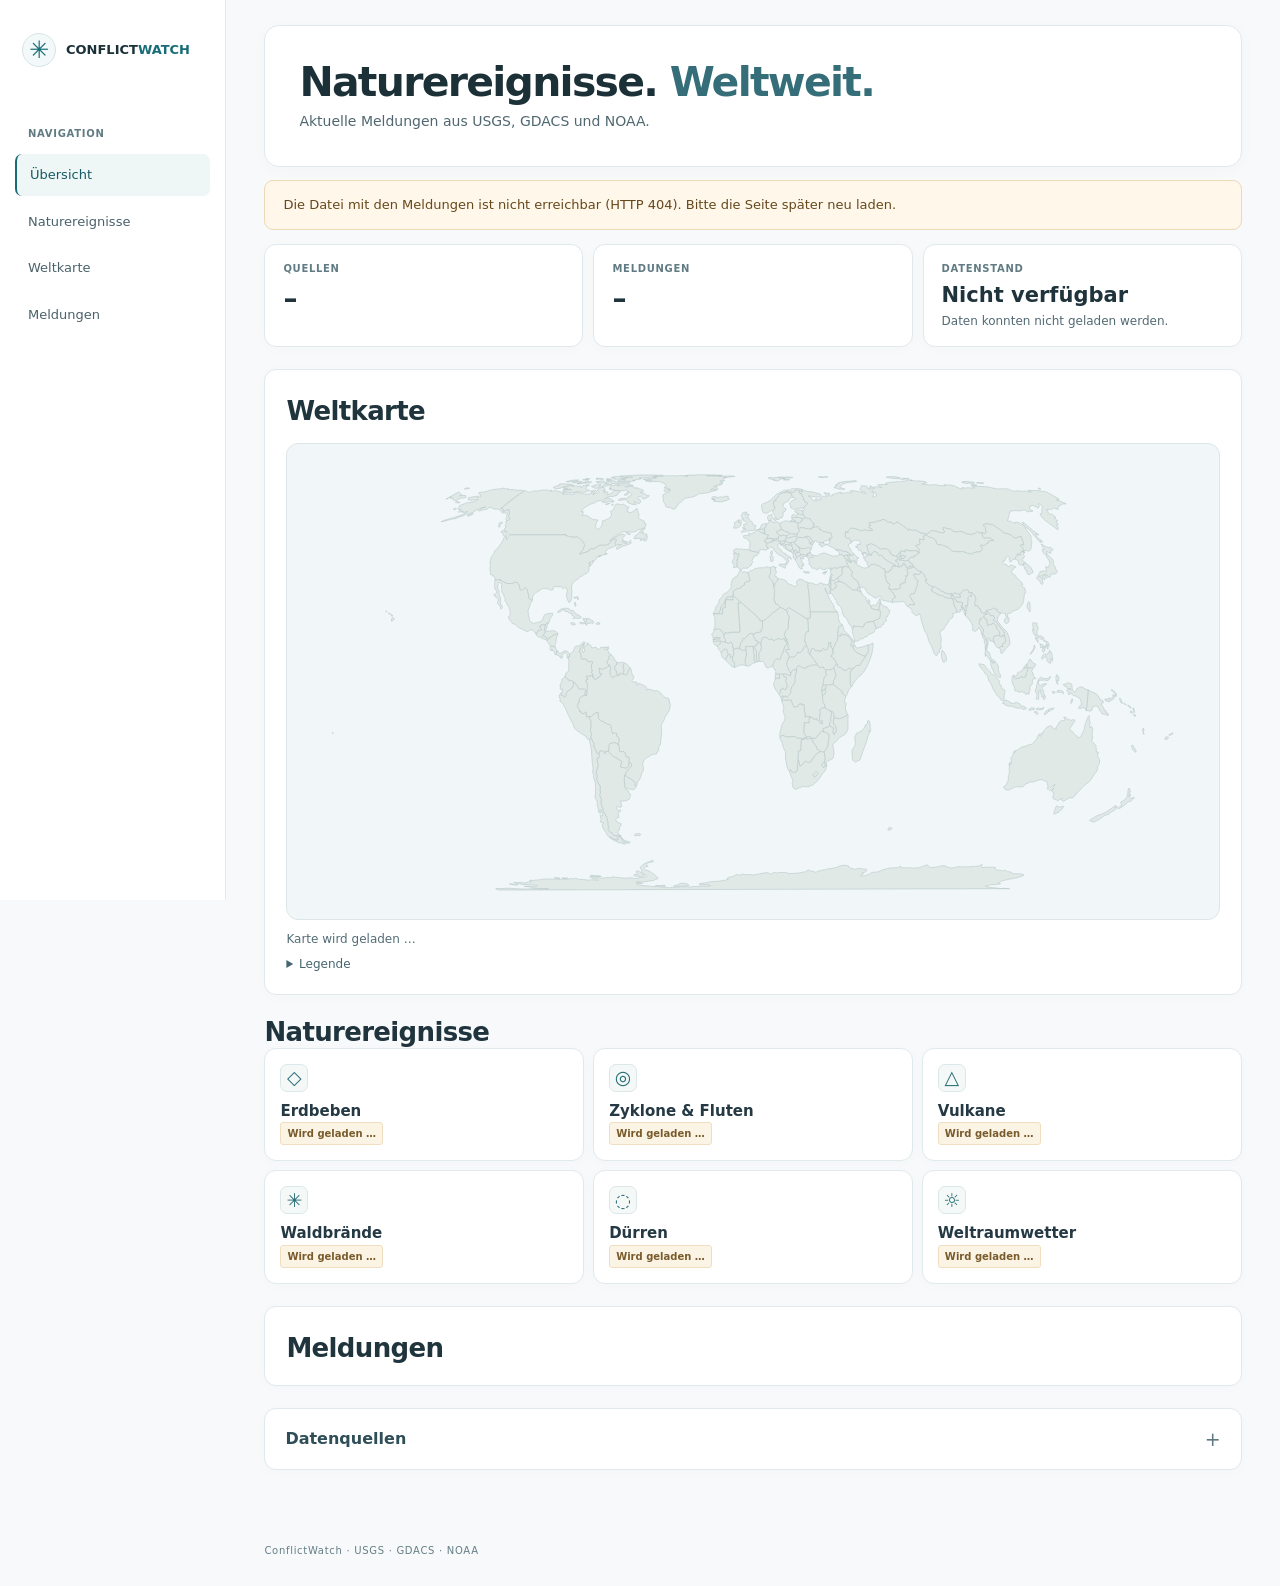
==== site/index.html @ 00b3f094 "Strip redundant public-page copy" ====
<!doctype html>
<html lang="de">
<head>
<meta charset="utf-8">
<meta name="viewport" content="width=device-width, initial-scale=1, viewport-fit=cover">
<meta name="theme-color" content="#f7f9fb">
<meta http-equiv="Content-Security-Policy" content="default-src 'self'; script-src 'self'; style-src 'self'; img-src 'self' data:; connect-src 'self'; base-uri 'none'; form-action 'none'">
<meta name="referrer" content="no-referrer">
<meta name="description" content="ConflictWatch: Weltweite Naturereignisse auf einer Karte. Meldungen aus USGS, GDACS und NOAA.">
<title>ConflictWatch – Naturereignisse weltweit</title>
<link rel="stylesheet" href="style.css?v=7">
<script src="map.js?v=8" defer></script>
<script src="app.js?v=8" defer></script>
</head>
<body>
<a class="skip" href="#inhalt">Zum Inhalt springen</a>
<div class="shell">
  <aside class="sidebar" aria-label="Seitenleiste">
    <a class="brand" href="#start" aria-label="ConflictWatch – Startseite"><span class="brand-mark" aria-hidden="true">✳</span><span>CONFLICT<span class="accent">WATCH</span></span></a>
    <p class="side-label">NAVIGATION</p>
    <nav aria-label="Bereiche">
      <a class="nav-link active" href="#start">Übersicht</a>
      <a class="nav-link" href="#themen">Naturereignisse</a>
      <a class="nav-link" href="#karte">Weltkarte</a>
      <a class="nav-link" href="#meldungen">Meldungen</a>
    </nav>
  </aside>
  <div class="workspace">
    <main id="inhalt" class="content">
      <span id="start" class="anchor" aria-hidden="true"></span>
      <section class="hero" aria-labelledby="hero-title">
        <h1 id="hero-title">Naturereignisse. <span>Weltweit.</span></h1>
        <p class="hero-copy">Aktuelle Meldungen aus USGS, GDACS und NOAA.</p>
      </section>
      <div id="banner" class="banner" role="status" hidden></div>
      <section class="overview" aria-label="Datenlage">
        <div class="metric"><span class="metric-label">QUELLEN</span><strong id="source-count">–</strong></div>
        <div class="metric"><span class="metric-label">MELDUNGEN</span><strong id="entry-count">–</strong></div>
        <div class="metric"><span class="metric-label">DATENSTAND</span><strong id="data-state">Lädt</strong><span id="stand" class="metric-note">Wird geladen …</span></div>
      </section>
      <section id="karte" class="section map-section" aria-labelledby="map-title">
        <div class="panel-heading"><h2 id="map-title">Weltkarte</h2></div>
        <div class="map-art" role="group" aria-label="Weltkarte mit Ereignissen">
          <svg id="map-view" class="equal-earth-map" viewBox="0 0 1000 510" role="img" aria-label="Weltkarte mit Erdbebenpositionen und ungefähren Lagen weiterer Naturereignisse">
            <image href="world-equal-earth.svg" x="0" y="0" width="1000" height="510"/>
            <g id="map-points"></g>
          </svg>
          <aside id="map-detail" class="map-detail" aria-labelledby="map-detail-title" aria-live="polite" hidden>
            <div class="map-detail-head">
              <div>
                <p id="map-detail-source" class="map-detail-source"></p>
                <h3 id="map-detail-title">Ereignisdetails</h3>
              </div>
              <button id="map-detail-close" class="map-detail-close" type="button" aria-label="Detailfenster schließen">×</button>
            </div>
            <p id="map-detail-meta" class="map-detail-meta"></p>
            <dl id="map-detail-facts" class="map-detail-facts"></dl>
            <a id="map-detail-source-link" class="source-link map-detail-link" target="_blank" rel="noopener noreferrer">Originalmeldung öffnen</a>
          </aside>
        </div>
        <div id="map-filters" class="map-filters" role="group" aria-label="Filter für die Kartendarstellung" hidden></div>
        <p id="map-events-note" class="map-caption">Karte wird geladen …</p>
        <details class="map-help"><summary>Legende</summary><p id="map-legend" class="map-caption" hidden></p></details>
      </section>
      <section id="themen" class="section" aria-labelledby="topics-title">
        <h2 id="topics-title">Naturereignisse</h2>
        <div class="topic-grid">
          <article class="topic" data-source="usgs"><span class="topic-symbol" aria-hidden="true">◇</span><h3>Erdbeben</h3><span class="topic-state">Wird geladen …</span></article>
          <article class="topic" data-source="gdacs"><span class="topic-symbol" aria-hidden="true">◎</span><h3>Zyklone &amp; Fluten</h3><span class="topic-state">Wird geladen …</span></article>
          <article class="topic" data-source="gdacs-volcano"><span class="topic-symbol" aria-hidden="true">△</span><h3>Vulkane</h3><span class="topic-state">Wird geladen …</span></article>
          <article class="topic" data-source="gdacs"><span class="topic-symbol" aria-hidden="true">✳</span><h3>Waldbrände</h3><span class="topic-state">Wird geladen …</span></article>
          <article class="topic" data-source="gdacs-drought"><span class="topic-symbol" aria-hidden="true">◌</span><h3>Dürren</h3><span class="topic-state">Wird geladen …</span></article>
          <article class="topic" data-source="noaa-swpc"><span class="topic-symbol" aria-hidden="true">☼</span><h3>Weltraumwetter</h3><span class="topic-state">Wird geladen …</span></article>
        </div>
      </section>

      <section id="meldungen" class="section events-section" aria-labelledby="events-title">
        <h2 id="events-title">Meldungen</h2>
        <section id="status" class="status" aria-label="Aktueller Zustand" hidden></section>
        <ol id="list" class="list"></ol>
        <p id="empty" class="empty" hidden></p>
        <details id="more" class="more" hidden><summary id="more-summary"></summary><ol id="more-list" class="list"></ol></details>
      </section>
      <section id="quellen" class="section sources-section" aria-label="Datenquellen">
        <details class="sources-disclosure">
          <summary>Datenquellen</summary>
          <ul id="sources" class="sources"></ul>
          <p id="sources-empty" class="sources-empty" hidden>Keine Datenquelle verfügbar.</p>
        </details>
      </section>
    </main>
    <footer class="foot">ConflictWatch · USGS · GDACS · NOAA</footer>
  </div>
</div>
<noscript><p class="noscript">Diese Seite benötigt JavaScript, um den Datenstand und die Meldungen zu laden.</p></noscript>
</body>
</html>
---- site/style.css ----
:root{font-family:Inter,ui-sans-serif,system-ui,-apple-system,"Segoe UI",sans-serif;color:#eaf2f9;background:#09131f;font-synthesis:none;line-height:1.5;-webkit-text-size-adjust:100%;--panel:#102131;--line:#243a4c;--teal:#66ddcb;--muted:#9bb2c3;--green:#4cb87a;--yellow:#ddc657;--orange:#e99158;--red:#e77573}
*{box-sizing:border-box}html{scroll-behavior:smooth}body{margin:0}a{color:inherit}a:hover{color:var(--teal)}a:focus-visible,summary:focus-visible{outline:2px solid var(--teal);outline-offset:4px}[hidden]{display:none!important}h1,h2,h3,p,ol,ul,dl,dd{margin:0}.skip{position:absolute;left:-9999px;z-index:20}.skip:focus{left:1rem;top:1rem;background:var(--teal);color:#06121b;padding:.6rem}
.shell{display:flex;min-height:100vh}.sidebar{position:sticky;top:0;align-self:flex-start;width:226px;min-width:226px;height:100vh;background:#0a1724;border-right:1px solid #203446;display:flex;flex-direction:column;padding:27px 15px 20px}.brand{display:flex;gap:10px;align-items:center;padding:6px 7px;text-decoration:none;font-weight:800;font-size:12px;letter-spacing:.045em;line-height:1.2}.brand small{display:block;color:#80a1b5;font-size:9px;letter-spacing:.16em;margin-top:5px}.brand-mark{width:34px;height:34px;display:grid;place-items:center;border:1px solid var(--teal);border-radius:50%;color:var(--teal);font-size:24px;font-weight:400;flex:none}.accent{color:var(--teal)}.side-label,.section-kicker,.eyebrow,.metric-label{color:#86aabd;font-size:10px;font-weight:800;letter-spacing:.15em}.side-label{margin:53px 13px 13px}.sidebar nav{display:grid;gap:5px}.nav-link{text-decoration:none;color:#adc1cf;padding:11px 13px;border-radius:7px;font-size:13px}.nav-link:hover,.nav-link.active{background:#173440;color:#b1ffee}.nav-link.active{border-left:2px solid var(--teal)}.sidebar-note{margin-top:auto;padding:20px 9px 0;border-top:1px solid #203446;color:#89a1b3;font-size:11px;line-height:1.6}.workspace{min-width:0;flex:1}.topbar{height:66px;border-bottom:1px solid #203446;background:#0b1926;display:flex;align-items:center;justify-content:space-between;gap:1rem;padding:0 clamp(18px,3vw,40px);color:#97b2c4;letter-spacing:.14em;font-size:10px;font-weight:750}.topbar-right{color:var(--teal)}.content{max-width:1480px;margin:0 auto;padding:35px clamp(18px,3vw,40px) 55px}
.hero{position:relative;isolation:isolate;overflow:hidden;border:1px solid #275059;border-radius:11px;background:radial-gradient(circle at 85% 15%,#17434a 0%,#102c39 31%,#112434 62%,#102030 100%);padding:clamp(28px,4vw,55px);min-height:278px;display:flex;flex-direction:column;justify-content:center}.hero:after{content:"";position:absolute;z-index:-1;right:6%;top:18%;width:190px;aspect-ratio:1;border:8px solid #74cfc622;border-radius:50%;box-shadow:0 0 0 32px #74cfc611,inset 0 0 0 27px #74cfc614}.eyebrow{color:#92f0dc}.signal{display:inline-block;background:var(--teal);width:6px;height:6px;border-radius:50%;margin-right:5px;vertical-align:middle}.hero h1{font-size:clamp(29px,4.1vw,57px);letter-spacing:-.045em;line-height:1.08;margin:18px 0 13px;max-width:750px}.hero h1 span{color:var(--teal)}.hero-copy{color:#bdd0dc;max-width:590px;font-size:15px}.hero-meta{margin-top:27px;padding-top:14px;border-top:1px solid #38616b;display:flex;flex-wrap:wrap;gap:7px 21px;color:#a9c9ce;font-size:11px}.hero-meta span:before{content:"•";color:var(--teal);padding-right:7px}.banner{background:#352b1c;color:#f8d29a;border:1px solid #6c502f;border-radius:9px;padding:14px 18px;margin-top:13px;font-size:13px}.banner p+p{margin-top:7px}
.overview{display:grid;grid-template-columns:repeat(3,minmax(0,1fr));gap:10px;margin-top:14px}.metric,.topic,.map-section,.events-section,.sources-section{background:var(--panel);border:1px solid #20384c;border-radius:9px}.metric{padding:18px 19px;min-height:119px;display:flex;flex-direction:column;align-items:flex-start}.metric strong{font-size:31px;line-height:1.1;margin-top:12px;font-variant-numeric:tabular-nums}.metric strong#data-state{font-size:21px}.metric-note{color:var(--muted);font-size:12px;margin-top:5px}.section{margin-top:29px;scroll-margin-top:16px}.section h2{font-size:clamp(20px,2.1vw,26px);letter-spacing:-.025em;line-height:1.2;margin-top:5px}.section-intro{color:var(--muted);font-size:13px;margin:5px 0 17px}.topic-grid{display:grid;grid-template-columns:repeat(3,minmax(0,1fr));gap:9px}.topic{min-height:146px;padding:18px;display:flex;flex-direction:column}.topic-symbol{display:grid;place-items:center;width:28px;height:28px;border:1px solid #3c7d80;border-radius:7px;color:var(--teal);font-size:19px;line-height:1}.topic h3{font-size:15px;margin-top:11px}.topic p{font-size:12px;color:var(--muted);margin:3px 0 13px}.topic-state{display:inline-block;align-self:flex-start;margin-top:auto;color:#e6c78f;background:#493e2d;border:1px solid #775d39;border-radius:3px;padding:3px 6px;font-size:10px;font-weight:700}.topic-state.live{color:#a9f2d6;background:#174436;border-color:#38795b}
.map-section,.events-section,.sources-section{padding:21px}.panel-heading{display:flex;justify-content:space-between;align-items:flex-start;gap:14px}.panel-tag{font-size:10px;color:#b9cfdb;border:1px solid #466079;border-radius:4px;padding:5px 8px;white-space:nowrap}.map-art{margin-top:16px;overflow:hidden;border-radius:7px;border:1px solid #2a4554;background:#0b1928}.map-art img{display:block;width:100%;height:auto;max-height:450px;object-fit:cover;opacity:.9}.map-caption{color:var(--muted);font-size:12px;margin-top:12px}.list{list-style:none;padding:0}.item{border-top:1px solid var(--line)}.item summary{display:grid;grid-template-columns:5px 1fr;gap:13px;cursor:pointer;list-style:none;padding:17px 0}.item summary::-webkit-details-marker{display:none}.bar{border-radius:3px;background:#627a8b;min-height:48px}.item[data-color="green"] .bar{background:var(--green)}.item[data-color="yellow"] .bar{background:var(--yellow)}.item[data-color="orange"] .bar{background:var(--orange)}.item[data-color="red"] .bar{background:var(--red)}.title{display:block;font-size:15px;font-weight:700;line-height:1.35}.meta{display:flex;flex-wrap:wrap;gap:3px 15px;margin-top:6px;color:var(--muted);font-size:12px;font-variant-numeric:tabular-nums}.facts{margin:0 0 15px 18px;font-size:13px}.facts dt{color:var(--muted);font-size:11px;margin-top:9px}.source-link{display:inline-block;color:var(--teal);font-weight:650;font-size:13px;margin:0 0 18px 18px}.empty,.sources-empty{border:1px dashed #426074;border-radius:8px;padding:22px;background:#112838;color:#cbdce6;font-size:14px;line-height:1.6}.more{margin-top:15px}.more>summary{cursor:pointer;color:var(--teal);padding:8px 0}.status{display:grid;gap:8px;margin-bottom:14px}.status-row{display:flex;justify-content:space-between;gap:18px;border-bottom:1px solid var(--line);padding:10px 0}.status-row .old{color:var(--muted)}.sources{list-style:none;padding:0}.sources li{border-top:1px solid var(--line);padding:13px 0}.sources .name{font-weight:700}.sources .line{color:var(--muted);font-size:12px;font-variant-numeric:tabular-nums}.sources-empty{margin-top:14px}.method{border-top:1px solid var(--line);margin-top:18px;padding-top:15px;color:var(--muted);font-size:12px;max-width:850px}.foot{max-width:1480px;margin:auto;padding:0 clamp(18px,3vw,40px) 28px;display:flex;justify-content:space-between;gap:15px;color:#83a1b2;font-size:10px;letter-spacing:.07em}.foot a{color:var(--teal)}.noscript{padding:16px;background:#653f25;color:#fff}
@media(max-width:880px){.sidebar{width:165px;min-width:165px}.topic-grid{grid-template-columns:repeat(2,minmax(0,1fr))}.hero:after{right:-30px;opacity:.55}.hero h1{max-width:520px}}
@media(max-width:650px){.shell{display:block}.sidebar{position:static;width:auto;height:auto;min-width:0;padding:12px 18px;border-right:0;border-bottom:1px solid #203446}.brand{padding:0}.sidebar .side-label,.sidebar-note{display:none}.sidebar nav{display:flex;overflow-x:auto;gap:7px;margin-top:13px;scrollbar-width:thin}.nav-link{white-space:nowrap;padding:7px 10px;font-size:11px}.nav-link.active{border-left:0;border-bottom:2px solid var(--teal)}.topbar{height:47px;padding:0 18px}.topbar-right{font-size:9px}.content{padding:18px 14px 32px}.hero{min-height:255px;padding:23px}.hero:after{width:120px;right:-40px;top:28px}.hero h1{font-size:clamp(29px,7vw,42px)}.hero-copy{font-size:13px}.hero-meta{font-size:10px;margin-top:19px}.overview{grid-template-columns:repeat(2,minmax(0,1fr))}.metric{padding:14px;min-height:110px}.metric:last-child{grid-column:1/-1;min-height:93px}.metric strong{font-size:25px}.metric strong#data-state{font-size:19px}.metric-note{font-size:11px}.topic-grid{grid-template-columns:repeat(2,minmax(0,1fr))}.topic{min-height:150px;padding:13px}.topic h3{font-size:13px}.topic p{font-size:11px}.topic-state{font-size:9px}.map-section,.events-section,.sources-section{padding:16px}.panel-tag{font-size:8px;white-space:normal;text-align:center}.foot{padding:0 14px 24px;flex-wrap:wrap}}
@media(max-width:380px){.topic-grid{grid-template-columns:1fr}.topic{min-height:120px}.hero h1{font-size:28px}}
@media(prefers-reduced-motion:reduce){html{scroll-behavior:auto}}

/* Link to the separate, explicitly labelled public test area. */
.test-cta{background:#fff8e8;color:#282c2e;border:1px solid #d0ab62;border-left:5px solid #a47529;border-radius:5px;margin-bottom:18px;padding:15px 18px;font-size:14px;line-height:1.6}
.test-cta strong{font-weight:750}
.test-cta a{color:#225974;text-underline-offset:3px;font-weight:750;display:inline-block;margin-left:3px}
.test-cta a:hover{color:#134056}


/* ConflictWatch: calm, editorial, light product design. No decorative sci-fi motifs. */
:root{color:#203038;background:#f7f9fa;--panel:#fff;--line:#dbe4e7;--teal:#176c78;--muted:#536a74;--green:#347f69;--yellow:#ad8a33;--orange:#b77242;--red:#ae595b}
html,body{color:#203038;background:#f7f9fa}
body:not([data-mode="test"]) .sidebar{background:#fff;border-right:1px solid #e3eaed}
body:not([data-mode="test"]) .brand{color:#1c3038;font-size:13px;letter-spacing:0}
body:not([data-mode="test"]) .brand small{color:#657e87;letter-spacing:.07em}
body:not([data-mode="test"]) .brand-mark{border-color:#d9e4e7;color:#176c78;background:#f3f8f8}
body:not([data-mode="test"]) .side-label,body:not([data-mode="test"]) .section-kicker,body:not([data-mode="test"]) .metric-label,body:not([data-mode="test"]) .eyebrow{color:#617b84;letter-spacing:.07em}
body:not([data-mode="test"]) .nav-link{color:#49616b}
body:not([data-mode="test"]) .nav-link:hover,body:not([data-mode="test"]) .nav-link.active{background:#eef6f6;color:#175964}
body:not([data-mode="test"]) .nav-link.active{border-color:#176c78}
body:not([data-mode="test"]) .sidebar-note{color:#68808a;border-color:#e3eaed}
body:not([data-mode="test"]) .workspace{background:#f7f9fa}
body:not([data-mode="test"]) .topbar{background:#fff;border-bottom:1px solid #e3eaed;color:#5d7580;letter-spacing:.025em;font-size:12px;height:58px}
body:not([data-mode="test"]) .topbar-right{color:#48717d}
body:not([data-mode="test"]) .content{padding-top:25px}
body:not([data-mode="test"]) .hero{background:#fff;border:1px solid #e0e9ec;border-radius:15px;min-height:193px;padding:clamp(24px,3vw,35px);box-shadow:0 3px 17px rgba(23,50,65,.025)}
body:not([data-mode="test"]) .hero:after{display:none}
body:not([data-mode="test"]) .hero h1{color:#1c3038;font-size:clamp(28px,3.2vw,42px);letter-spacing:-.042em;margin:11px 0 10px}
body:not([data-mode="test"]) .hero h1 span{color:#356d78}
body:not([data-mode="test"]) .hero-copy{color:#506770;max-width:700px}
body:not([data-mode="test"]) .hero-meta{color:#58727a;border-color:#e6ecee;margin-top:18px;padding-top:11px}
body:not([data-mode="test"]) .hero-meta span:before{color:#437985}
body:not([data-mode="test"]) .metric,body:not([data-mode="test"]) .topic,body:not([data-mode="test"]) .map-section,body:not([data-mode="test"]) .events-section,body:not([data-mode="test"]) .sources-section{background:#fff;border:1px solid #e0e9ec;border-radius:12px;box-shadow:0 2px 13px rgba(23,50,65,.02)}
body:not([data-mode="test"]) .metric{min-height:106px}
body:not([data-mode="test"]) .metric strong{color:#1e333b;font-size:28px}
body:not([data-mode="test"]) .section h2{color:#1f343c}
body:not([data-mode="test"]) .section-intro,body:not([data-mode="test"]) .topic p,body:not([data-mode="test"]) .map-caption,body:not([data-mode="test"]) .method,body:not([data-mode="test"]) .meta,body:not([data-mode="test"]) .sources .line{color:#536c76}
body:not([data-mode="test"]) .topic h3,body:not([data-mode="test"]) .title{color:#243943}
body:not([data-mode="test"]) .topic-symbol{border-color:#dce7e9;background:#f4f9f8;color:#286e76}
body:not([data-mode="test"]) .topic-state{color:#795b2b;background:#fbf4e5;border-color:#efdfc0}
body:not([data-mode="test"]) .topic-state.live{background:#eef7f0;color:#356a51;border-color:#cde8d7}
body:not([data-mode="test"]) .panel-tag{color:#57727b;border-color:#d6e4e5}
body:not([data-mode="test"]) .item,body:not([data-mode="test"]) .sources li{border-color:#e1e9eb}
body:not([data-mode="test"]) .source-link,body:not([data-mode="test"]) .more>summary{color:#176c78}
body:not([data-mode="test"]) .banner{background:#fff7e9;color:#65481c;border-color:#ecd9b6}
body:not([data-mode="test"]) .empty,body:not([data-mode="test"]) .sources-empty{background:#f8faf9;color:#3b5660;border:1px solid #dce5e7}
body:not([data-mode="test"]) .foot{color:#657e87}
body:not([data-mode="test"]) .sidebar a:focus-visible{outline-color:#176c78}
.map-section{scroll-margin-top:14px}
.map-art{margin-top:16px;overflow:hidden;border:1px solid #dce6e8;border-radius:12px;background:#f1f6f8;line-height:0}
.equal-earth-map{display:block;width:100%;height:auto;aspect-ratio:1000/510;overflow:visible}
.map-event-point{fill:#16788a;stroke:#fff;stroke-width:3;vector-effect:non-scaling-stroke}
.map-event-region{fill:none;stroke:#7a5a1f;stroke-width:2.5;stroke-dasharray:5 4;vector-effect:non-scaling-stroke}
.map-event-region[data-level="green"]{stroke:#2f6f4f}
.map-event-region[data-level="orange"]{stroke:#9a5a12}
.map-event-region[data-level="red"]{stroke:#9d2f2f}
.map-event-region.is-cluster{stroke-width:3;stroke-dasharray:7 4}
.map-event-region.is-older{opacity:.45}
.map-event-point.is-cluster{fill:#0f5f6e;stroke:#fff;stroke-width:3}
.map-select{font:inherit;font-size:12px;padding:3px 6px;border:1px solid #b7c8ce;border-radius:5px;background:#fff;color:#1d292c}
.map-btn{font:inherit;font-size:12px;padding:4px 10px;border:1px solid #b7c8ce;border-radius:5px;background:#fff;color:#1d292c;cursor:pointer}
.map-btn:hover,.map-btn:focus-visible{border-color:#16788a}
.equal-earth-map{touch-action:none;cursor:grab;user-select:none;-webkit-user-select:none}
.equal-earth-map:active{cursor:grabbing}
.equal-earth-map:focus-visible{outline:2px solid #16788a;outline-offset:2px}
.map-cluster-count{font:700 11px system-ui,sans-serif;fill:#1d292c;paint-order:stroke;stroke:#fff;stroke-width:3px}
#map-points a:focus-visible .map-event-region,#map-points a:hover .map-event-region{stroke-width:4}
.map-filters{display:flex;flex-wrap:wrap;gap:8px 16px;margin-top:12px}
.map-filter{display:inline-flex;align-items:center;gap:6px;font-size:12px;color:#33505a;cursor:pointer}
body[data-mode="test"] .map-filter{color:#1d292c}
#map-points a:focus-visible .map-event-point,#map-points a:hover .map-event-point{fill:#125164;stroke:#fff;stroke-width:5}
#map-points a{cursor:pointer}
.map-caption{color:#516b74;font-size:12px;line-height:1.55;margin-top:10px}
body[data-mode="test"] .map-section{background:#fff;color:#1d292c;border:1px solid #d4dbd9;box-shadow:none}
body[data-mode="test"] .map-section h2{color:#1d292c}
body[data-mode="test"] .panel-tag{color:#46616c;border-color:#d4dbd9}
@media(max-width:650px){body:not([data-mode="test"]) .sidebar{border-bottom:1px solid #e3eaed}body:not([data-mode="test"]) .hero{min-height:0;padding:23px}body:not([data-mode="test"]) .hero h1{font-size:clamp(28px,7vw,39px)}body:not([data-mode="test"]) .topbar{height:45px}body:not([data-mode="test"]) .hero-meta{display:none}.map-section{padding:14px}.map-caption{font-size:11px}}


/* In-site map event details: marker clicks stay on ConflictWatch. */
.map-art{position:relative}
.map-detail{
  position:absolute;left:14px;bottom:14px;z-index:4;width:min(410px,calc(100% - 28px));
  max-height:calc(100% - 28px);overflow:auto;box-sizing:border-box;padding:15px 16px 16px;
  border:1px solid #cfdde1;border-radius:10px;background:rgba(255,255,255,.97);
  color:#203038;line-height:1.45;box-shadow:0 10px 30px rgba(22,49,61,.14)
}
.map-detail[hidden]{display:none}
.map-detail-head{display:flex;align-items:flex-start;justify-content:space-between;gap:14px}
.map-detail-head>div{min-width:0}
.map-detail-source{margin:0 0 4px;color:#55737d;font-size:10px;font-weight:750;letter-spacing:.08em;text-transform:uppercase}
.map-detail h3{margin:0;color:#1f343c;font-size:16px;line-height:1.25;letter-spacing:-.01em}
.map-detail-close{
  flex:0 0 auto;width:36px;height:36px;border:1px solid #cfdbde;border-radius:8px;background:#fff;
  color:#425d66;font:400 24px/1 system-ui,sans-serif;cursor:pointer
}
.map-detail-close:hover,.map-detail-close:focus-visible{border-color:#176c78;color:#176c78;outline:none}
.map-detail-meta{margin:7px 0 11px;color:#607780;font-size:11px;line-height:1.4}
.map-detail-facts{display:grid;grid-template-columns:minmax(94px,.42fr) minmax(0,1fr);gap:6px 11px;margin:0 0 13px;font-size:12px}
.map-detail-facts dt{color:#607780;font-weight:650}
.map-detail-facts dd{min-width:0;margin:0;color:#263a42;overflow-wrap:anywhere}
.map-detail-link{
  display:inline-flex;align-items:center;min-height:38px;box-sizing:border-box;padding:8px 11px;
  border:1px solid #cbdadd;border-radius:7px;background:#f5f9f9;font-weight:700;text-decoration:none
}
.map-detail-link:hover,.map-detail-link:focus-visible{border-color:#176c78;background:#eef6f6;outline:none}
.map-event-point.is-selected{fill:#0d5664;stroke-width:5}
.map-event-region.is-selected{stroke-width:4}
#map-points a[role="button"]{cursor:pointer}
#map-points a[role="button"]:focus-visible{outline:none}
@media(max-width:650px){
  .map-detail{
    position:static;width:auto;max-height:none;margin:0;border-width:1px 0 0;border-radius:0;
    box-shadow:none;padding:14px 15px 15px;background:#fff
  }
  .map-detail-close{width:44px;height:44px}
  .map-detail-facts{grid-template-columns:1fr;gap:2px;margin-bottom:14px}
  .map-detail-facts dd{margin-bottom:7px}
  .map-detail-link{display:flex;justify-content:center;min-height:44px}
}


/* Minimal public layout. Detail and methodology stay available on demand. */
body:not([data-mode="test"]) .hero{min-height:0;padding:clamp(22px,3vw,34px)}
body:not([data-mode="test"]) .hero h1{margin:0 0 7px;font-size:clamp(29px,3.2vw,44px)}
body:not([data-mode="test"]) .hero-copy{font-size:14px}
body:not([data-mode="test"]) .metric{min-height:96px;padding:16px 18px}
body:not([data-mode="test"]) .metric strong{margin-top:8px}
body:not([data-mode="test"]) .section{margin-top:22px}
body:not([data-mode="test"]) .topic{min-height:113px;padding:15px}
body:not([data-mode="test"]) .topic h3{margin-top:8px}
body:not([data-mode="test"]) .topic p{margin:3px 0 9px}
body:not([data-mode="test"]) .topic-state{font-weight:600}
body:not([data-mode="test"]) .sources-section{padding:0 20px}
body:not([data-mode="test"]) .sources-disclosure>summary{
  cursor:pointer;list-style:none;padding:16px 0;color:#304e58;font-weight:700;
  display:flex;justify-content:space-between;align-items:center
}
body:not([data-mode="test"]) .sources-disclosure>summary::-webkit-details-marker{display:none}
body:not([data-mode="test"]) .sources-disclosure>summary::after{content:"+";color:#5d7881;font-size:19px;font-weight:400}
body:not([data-mode="test"]) .sources-disclosure[open]>summary::after{content:"−"}
body:not([data-mode="test"]) .sources{padding-bottom:8px}
body:not([data-mode="test"]) .sources li{padding:12px 0}
body:not([data-mode="test"]) .source-row{display:flex;flex-wrap:wrap;gap:4px 14px;align-items:baseline;justify-content:space-between}
body:not([data-mode="test"]) .source-health{color:#536c76;font-size:12px}
body:not([data-mode="test"]) .source-extra{margin-top:7px;color:#536c76;font-size:12px}
body:not([data-mode="test"]) .source-extra summary{cursor:pointer;color:#176c78;font-size:12px}
body:not([data-mode="test"]) .source-extra p{margin:7px 0;line-height:1.55}
body:not([data-mode="test"]) .method{margin:7px 0 16px;padding-top:12px;line-height:1.5}
body:not([data-mode="test"]) .map-help{margin-top:6px;font-size:12px;color:#536c76}
body:not([data-mode="test"]) .map-help summary{cursor:pointer;color:#466570}
body:not([data-mode="test"]) .map-help .map-caption{margin:6px 0 0}
body:not([data-mode="test"]) .foot{padding-top:18px}
@media(max-width:650px){
  body:not([data-mode="test"]) .hero{padding:23px;min-height:0}
  body:not([data-mode="test"]) .hero h1{font-size:clamp(28px,7vw,39px)}
  body:not([data-mode="test"]) .overview{gap:8px}
  body:not([data-mode="test"]) .metric{min-height:92px;padding:14px}
  body:not([data-mode="test"]) .metric:last-child{min-height:85px}
  body:not([data-mode="test"]) .topic{min-height:102px;padding:12px}
  body:not([data-mode="test"]) .topic h3{font-size:13px}
  body:not([data-mode="test"]) .sources-section{padding:0 14px}
}
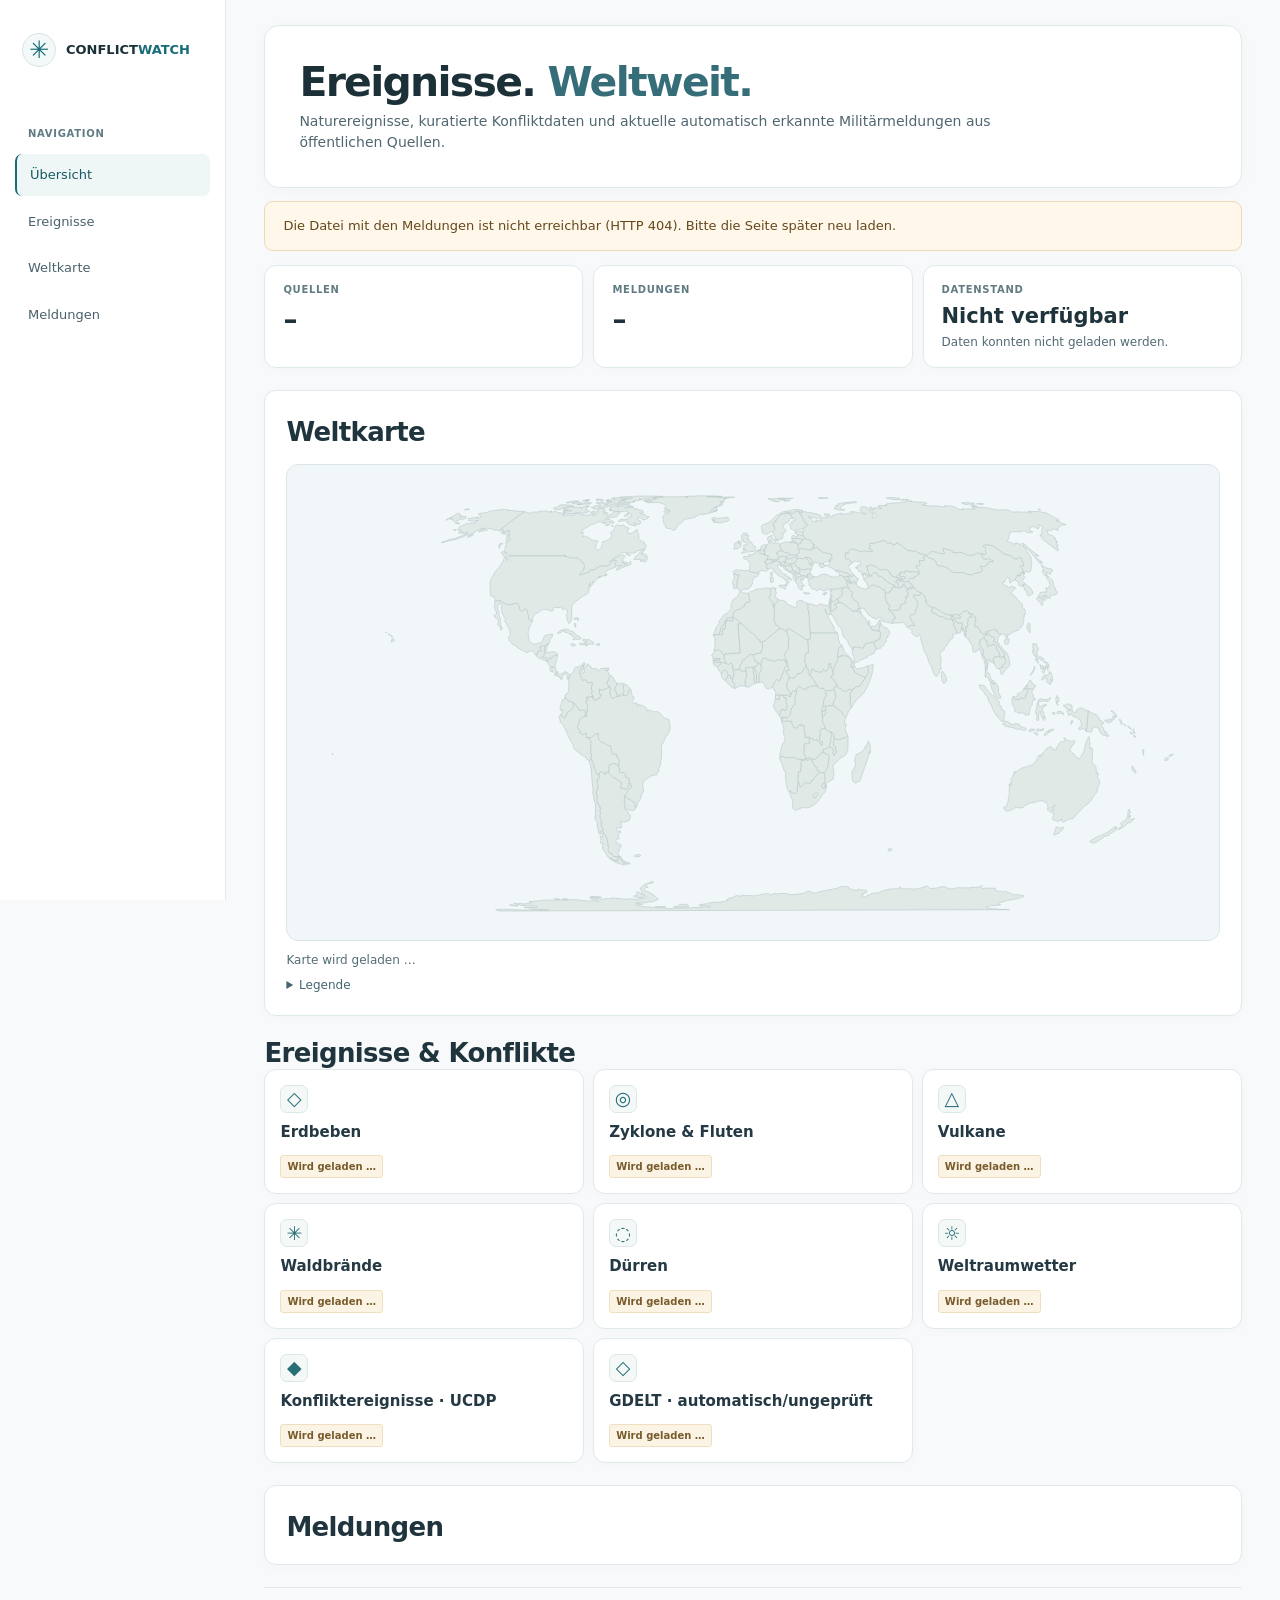
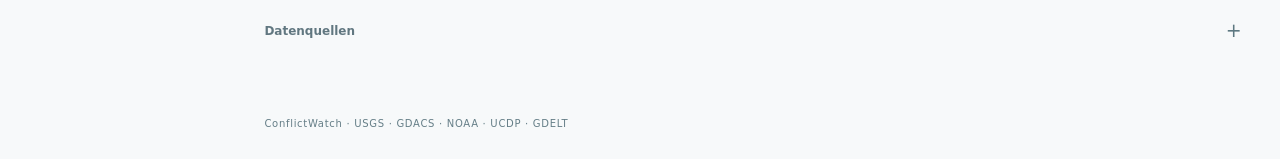
==== commit d989a1fa: "Expose conflict sources in public page" ====
--- a/site/index.html
+++ b/site/index.html
@@ -6,11 +6,11 @@
 <meta name="theme-color" content="#f7f9fb">
 <meta http-equiv="Content-Security-Policy" content="default-src 'self'; script-src 'self'; style-src 'self'; img-src 'self' data:; connect-src 'self'; base-uri 'none'; form-action 'none'">
 <meta name="referrer" content="no-referrer">
-<meta name="description" content="ConflictWatch: Weltweite Naturereignisse auf einer Karte. Meldungen aus USGS, GDACS und NOAA.">
-<title>ConflictWatch – Naturereignisse weltweit</title>
+<meta name="description" content="ConflictWatch: Weltweite Naturereignisse, Konfliktereignisse und aktuelle militärische Meldungen aus öffentlichen Datenquellen.">
+<title>ConflictWatch – Ereignisse weltweit</title>
 <link rel="stylesheet" href="style.css?v=7">
-<script src="map.js?v=8" defer></script>
-<script src="app.js?v=8" defer></script>
+<script src="map.js?v=9" defer></script>
+<script src="app.js?v=9" defer></script>
 </head>
 <body>
 <a class="skip" href="#inhalt">Zum Inhalt springen</a>
@@ -20,7 +20,7 @@
     <p class="side-label">NAVIGATION</p>
     <nav aria-label="Bereiche">
       <a class="nav-link active" href="#start">Übersicht</a>
-      <a class="nav-link" href="#themen">Naturereignisse</a>
+      <a class="nav-link" href="#themen">Ereignisse</a>
       <a class="nav-link" href="#karte">Weltkarte</a>
       <a class="nav-link" href="#meldungen">Meldungen</a>
     </nav>
@@ -29,8 +29,8 @@
     <main id="inhalt" class="content">
       <span id="start" class="anchor" aria-hidden="true"></span>
       <section class="hero" aria-labelledby="hero-title">
-        <h1 id="hero-title">Naturereignisse. <span>Weltweit.</span></h1>
-        <p class="hero-copy">Aktuelle Meldungen aus USGS, GDACS und NOAA.</p>
+        <h1 id="hero-title">Ereignisse. <span>Weltweit.</span></h1>
+        <p class="hero-copy">Naturereignisse, kuratierte Konfliktdaten und aktuelle automatisch erkannte Militärmeldungen aus öffentlichen Quellen.</p>
       </section>
       <div id="banner" class="banner" role="status" hidden></div>
       <section class="overview" aria-label="Datenlage">
@@ -41,7 +41,7 @@
       <section id="karte" class="section map-section" aria-labelledby="map-title">
         <div class="panel-heading"><h2 id="map-title">Weltkarte</h2></div>
         <div class="map-art" role="group" aria-label="Weltkarte mit Ereignissen">
-          <svg id="map-view" class="equal-earth-map" viewBox="0 0 1000 510" role="img" aria-label="Weltkarte mit Erdbebenpositionen und ungefähren Lagen weiterer Naturereignisse">
+          <svg id="map-view" class="equal-earth-map" viewBox="0 0 1000 510" role="img" aria-label="Weltkarte mit Naturereignissen sowie getrennt gekennzeichneten Konflikt- und Militärmeldungen">
             <image href="world-equal-earth.svg" x="0" y="0" width="1000" height="510"/>
             <g id="map-points"></g>
           </svg>
@@ -63,7 +63,7 @@
         <details class="map-help"><summary>Legende</summary><p id="map-legend" class="map-caption" hidden></p></details>
       </section>
       <section id="themen" class="section" aria-labelledby="topics-title">
-        <h2 id="topics-title">Naturereignisse</h2>
+        <h2 id="topics-title">Ereignisse &amp; Konflikte</h2>
         <div class="topic-grid">
           <article class="topic" data-source="usgs"><span class="topic-symbol" aria-hidden="true">◇</span><h3>Erdbeben</h3><span class="topic-state">Wird geladen …</span></article>
           <article class="topic" data-source="gdacs"><span class="topic-symbol" aria-hidden="true">◎</span><h3>Zyklone &amp; Fluten</h3><span class="topic-state">Wird geladen …</span></article>
@@ -71,6 +71,8 @@
           <article class="topic" data-source="gdacs"><span class="topic-symbol" aria-hidden="true">✳</span><h3>Waldbrände</h3><span class="topic-state">Wird geladen …</span></article>
           <article class="topic" data-source="gdacs-drought"><span class="topic-symbol" aria-hidden="true">◌</span><h3>Dürren</h3><span class="topic-state">Wird geladen …</span></article>
           <article class="topic" data-source="noaa-swpc"><span class="topic-symbol" aria-hidden="true">☼</span><h3>Weltraumwetter</h3><span class="topic-state">Wird geladen …</span></article>
+          <article class="topic" data-source="ucdp-candidate"><span class="topic-symbol" aria-hidden="true">◆</span><h3>Konfliktereignisse · UCDP</h3><span class="topic-state">Wird geladen …</span></article>
+          <article class="topic" data-source="gdelt"><span class="topic-symbol" aria-hidden="true">◇</span><h3>GDELT · automatisch/ungeprüft</h3><span class="topic-state">Wird geladen …</span></article>
         </div>
       </section>
 
@@ -89,7 +91,7 @@
         </details>
       </section>
     </main>
-    <footer class="foot">ConflictWatch · USGS · GDACS · NOAA</footer>
+    <footer class="foot">ConflictWatch · USGS · GDACS · NOAA · UCDP · GDELT</footer>
   </div>
 </div>
 <noscript><p class="noscript">Diese Seite benötigt JavaScript, um den Datenstand und die Meldungen zu laden.</p></noscript>
--- a/site/style.css
+++ b/site/style.css
@@ -170,3 +170,17 @@
   body:not([data-mode="test"]) .topic h3{font-size:13px}
   body:not([data-mode="test"]) .sources-section{padding:0 14px}
 }
+
+/* Final public cleanup: operational depth remains available without visual clutter. */
+body:not([data-mode="test"]) .anchor{display:block;position:relative;top:-1px}
+body:not([data-mode="test"]) .sources-section{background:transparent;border:0;box-shadow:none;padding:0;margin-top:22px}
+body:not([data-mode="test"]) .sources-disclosure{border-top:1px solid #e2eaec;padding-top:12px}
+body:not([data-mode="test"]) .sources-disclosure>summary{font-size:12px;color:#617780}
+body:not([data-mode="test"]) .sources li.source-row{display:flex;justify-content:space-between;gap:14px;padding:9px 0}
+body:not([data-mode="test"]) .foot{display:block;padding-top:0;text-align:left}
+body:not([data-mode="test"]) .topic{min-height:104px}
+body:not([data-mode="test"]) .topic-state{margin-top:12px}
+@media(max-width:650px){
+  body:not([data-mode="test"]) .sources li.source-row{align-items:baseline}
+  body:not([data-mode="test"]) .foot{padding-bottom:20px}
+}
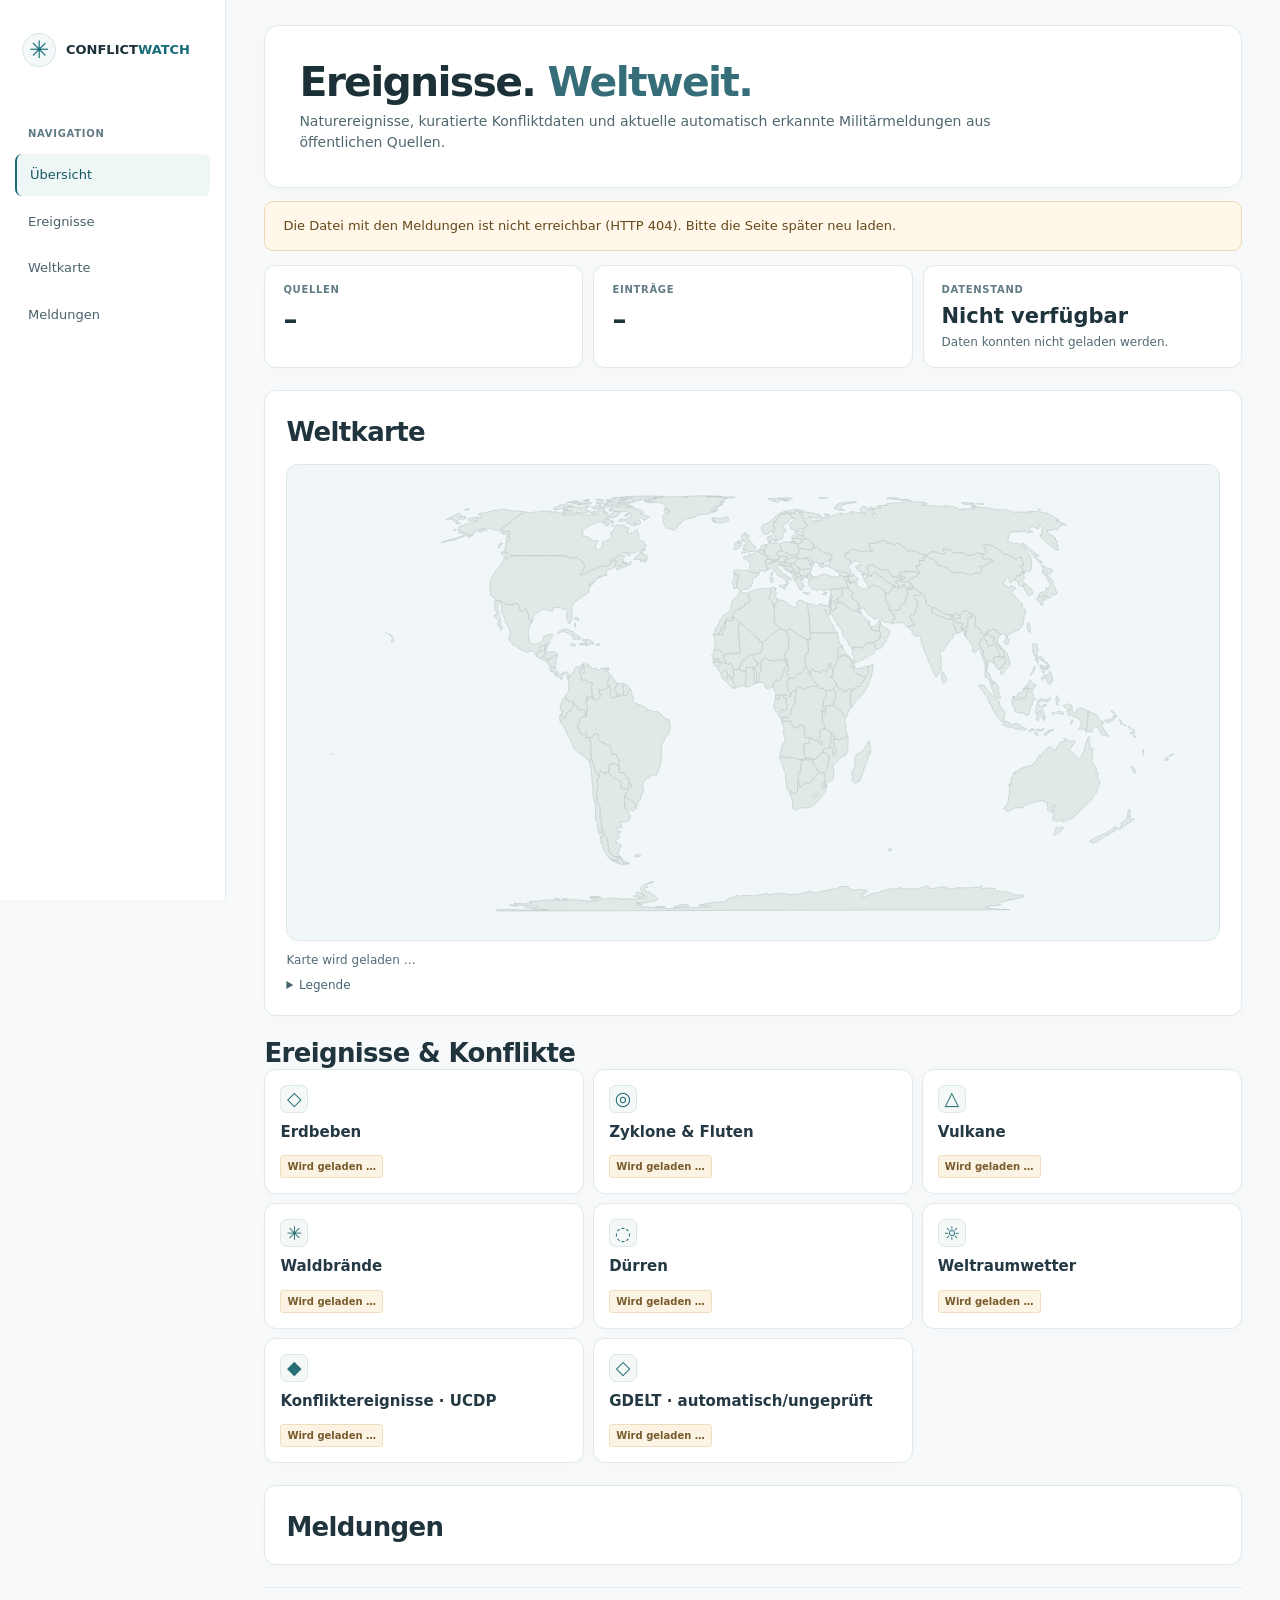
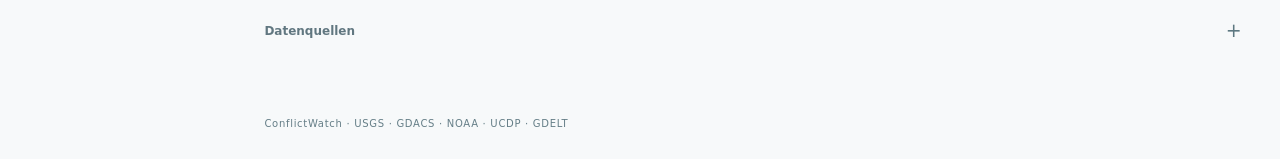
==== commit cf89b89c: "Refresh fixed map assets and clarify entry count" ====
--- a/site/index.html
+++ b/site/index.html
@@ -8,9 +8,9 @@
 <meta name="referrer" content="no-referrer">
 <meta name="description" content="ConflictWatch: Weltweite Naturereignisse, Konfliktereignisse und aktuelle militärische Meldungen aus öffentlichen Datenquellen.">
 <title>ConflictWatch – Ereignisse weltweit</title>
-<link rel="stylesheet" href="style.css?v=7">
-<script src="map.js?v=9" defer></script>
-<script src="app.js?v=9" defer></script>
+<link rel="stylesheet" href="style.css?v=8">
+<script src="map.js?v=10" defer></script>
+<script src="app.js?v=10" defer></script>
 </head>
 <body>
 <a class="skip" href="#inhalt">Zum Inhalt springen</a>
@@ -35,7 +35,7 @@
       <div id="banner" class="banner" role="status" hidden></div>
       <section class="overview" aria-label="Datenlage">
         <div class="metric"><span class="metric-label">QUELLEN</span><strong id="source-count">–</strong></div>
-        <div class="metric"><span class="metric-label">MELDUNGEN</span><strong id="entry-count">–</strong></div>
+        <div class="metric"><span class="metric-label">EINTRÄGE</span><strong id="entry-count">–</strong></div>
         <div class="metric"><span class="metric-label">DATENSTAND</span><strong id="data-state">Lädt</strong><span id="stand" class="metric-note">Wird geladen …</span></div>
       </section>
       <section id="karte" class="section map-section" aria-labelledby="map-title">
--- a/site/style.css
+++ b/site/style.css
@@ -72,7 +72,7 @@
 .equal-earth-map{touch-action:none;cursor:grab;user-select:none;-webkit-user-select:none}
 .equal-earth-map:active{cursor:grabbing}
 .equal-earth-map:focus-visible{outline:2px solid #16788a;outline-offset:2px}
-.map-cluster-count{font:700 11px system-ui,sans-serif;fill:#1d292c;paint-order:stroke;stroke:#fff;stroke-width:3px}
+.map-cluster-count{font-weight:700;font-family:system-ui,sans-serif;fill:#1d292c;paint-order:stroke;stroke:#fff}
 #map-points a:focus-visible .map-event-region,#map-points a:hover .map-event-region{stroke-width:4}
 .map-filters{display:flex;flex-wrap:wrap;gap:8px 16px;margin-top:12px}
 .map-filter{display:inline-flex;align-items:center;gap:6px;font-size:12px;color:#33505a;cursor:pointer}
@@ -184,3 +184,12 @@
   body:not([data-mode="test"]) .sources li.source-row{align-items:baseline}
   body:not([data-mode="test"]) .foot{padding-bottom:20px}
 }
+
+
+/* Conflict layer: separate from earthquake points and GDACS region rings. */
+.map-event-conflict{fill:#fff;stroke:#5b557e;stroke-width:2.7;vector-effect:non-scaling-stroke}
+.map-event-conflict.is-curated{fill:#eceaf5;stroke:#514b78}
+.map-event-conflict.is-unverified{fill:#fff;stroke:#6f6a7f;stroke-dasharray:3 3}
+.map-event-conflict.is-cluster{stroke-width:3.4}
+.map-event-conflict.is-selected{stroke-width:5}
+#map-points a:focus-visible .map-event-conflict,#map-points a:hover .map-event-conflict{stroke-width:4.5}
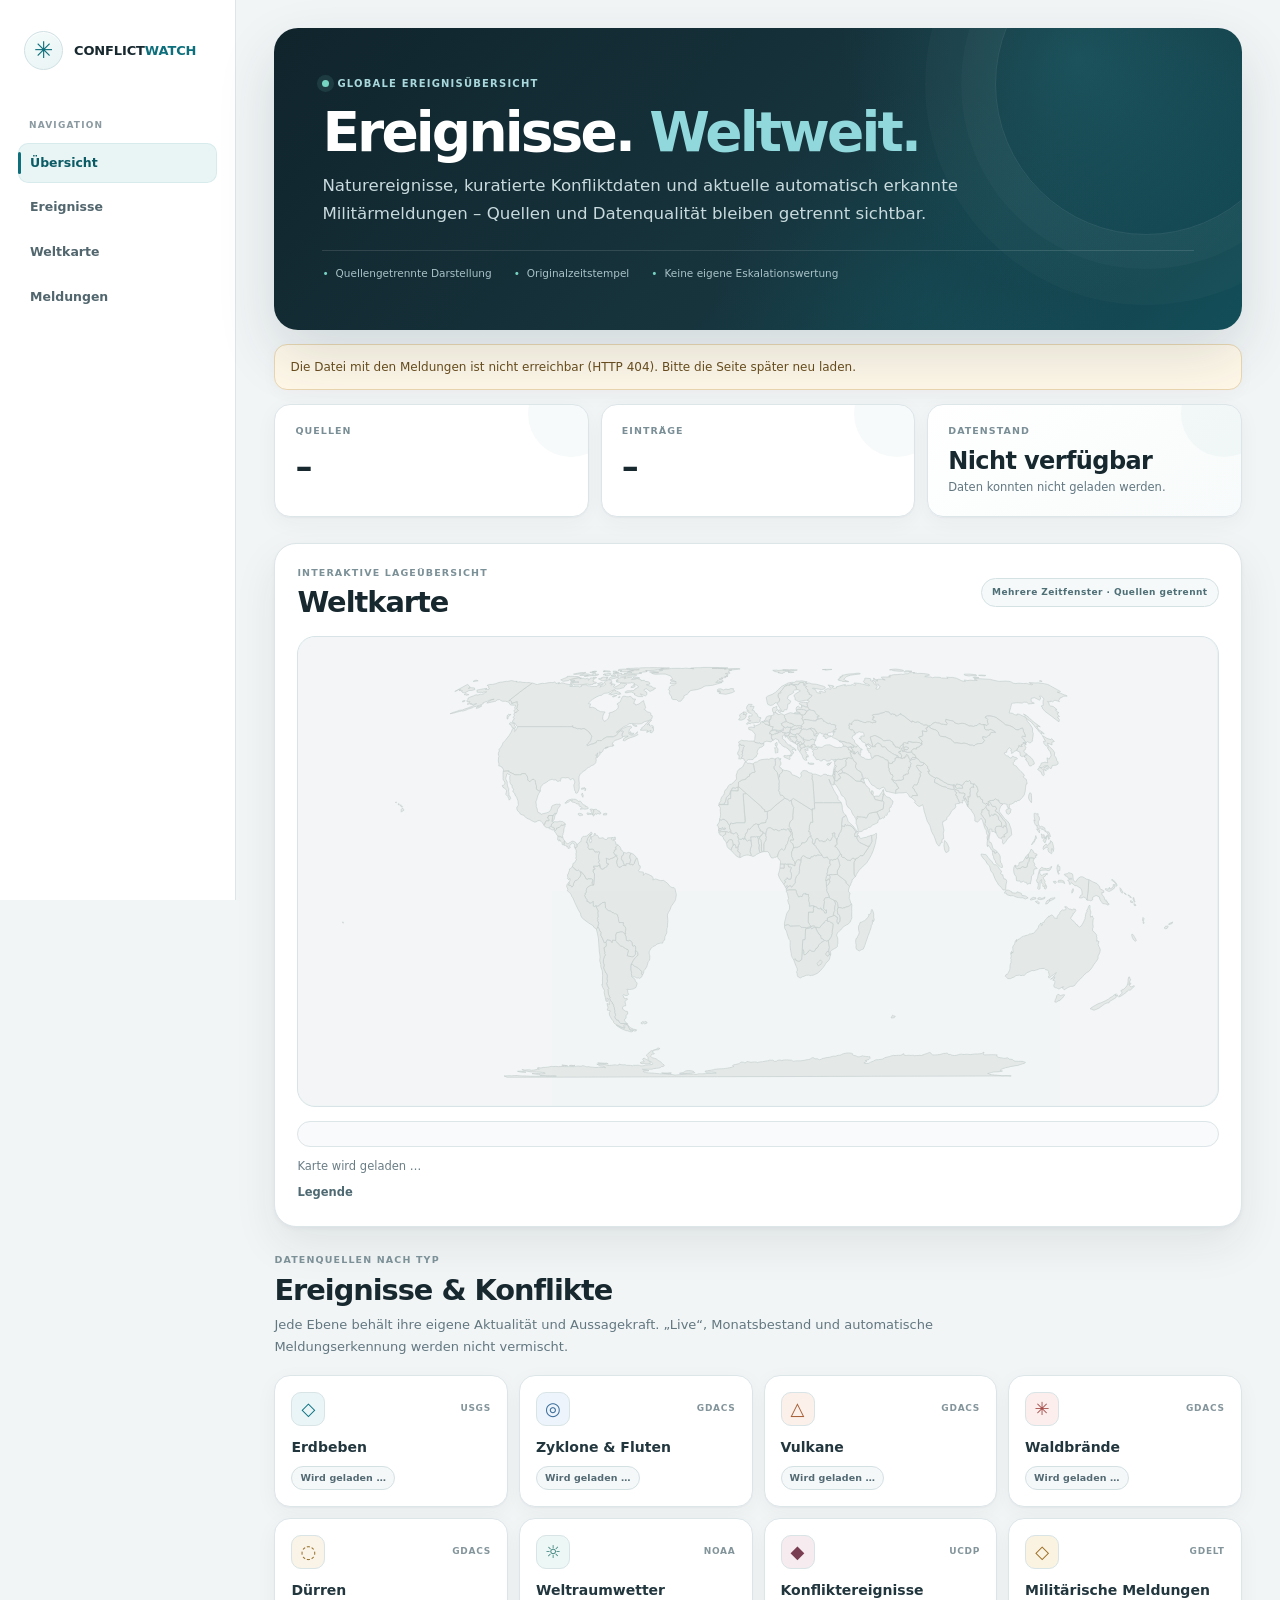
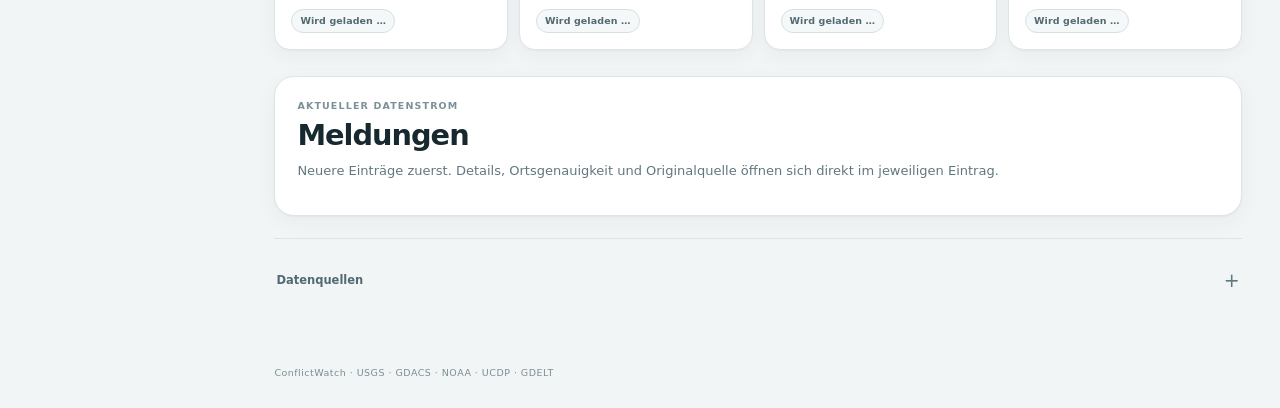
==== commit e7e81540: "Restructure public dashboard hierarchy" ====
--- a/site/index.html
+++ b/site/index.html
@@ -9,8 +9,9 @@
 <meta name="description" content="ConflictWatch: Weltweite Naturereignisse, Konfliktereignisse und aktuelle militärische Meldungen aus öffentlichen Datenquellen.">
 <title>ConflictWatch – Ereignisse weltweit</title>
 <link rel="stylesheet" href="style.css?v=8">
-<script src="map.js?v=10" defer></script>
-<script src="app.js?v=10" defer></script>
+<link rel="stylesheet" href="public.css?v=1">
+<script src="map.js?v=11" defer></script>
+<script src="app.js?v=11" defer></script>
 </head>
 <body>
 <a class="skip" href="#inhalt">Zum Inhalt springen</a>
@@ -29,8 +30,14 @@
     <main id="inhalt" class="content">
       <span id="start" class="anchor" aria-hidden="true"></span>
       <section class="hero" aria-labelledby="hero-title">
+        <p class="hero-eyebrow">Globale Ereignisübersicht</p>
         <h1 id="hero-title">Ereignisse. <span>Weltweit.</span></h1>
-        <p class="hero-copy">Naturereignisse, kuratierte Konfliktdaten und aktuelle automatisch erkannte Militärmeldungen aus öffentlichen Quellen.</p>
+        <p class="hero-copy">Naturereignisse, kuratierte Konfliktdaten und aktuelle automatisch erkannte Militärmeldungen – Quellen und Datenqualität bleiben getrennt sichtbar.</p>
+        <div class="hero-meta" aria-label="Grundprinzipien">
+          <span>Quellengetrennte Darstellung</span>
+          <span>Originalzeitstempel</span>
+          <span>Keine eigene Eskalationswertung</span>
+        </div>
       </section>
       <div id="banner" class="banner" role="status" hidden></div>
       <section class="overview" aria-label="Datenlage">
@@ -39,7 +46,13 @@
         <div class="metric"><span class="metric-label">DATENSTAND</span><strong id="data-state">Lädt</strong><span id="stand" class="metric-note">Wird geladen …</span></div>
       </section>
       <section id="karte" class="section map-section" aria-labelledby="map-title">
-        <div class="panel-heading"><h2 id="map-title">Weltkarte</h2></div>
+        <div class="panel-heading">
+          <div>
+            <p class="section-kicker">Interaktive Lageübersicht</p>
+            <h2 id="map-title">Weltkarte</h2>
+          </div>
+          <span class="panel-tag">Mehrere Zeitfenster · Quellen getrennt</span>
+        </div>
         <div class="map-art" role="group" aria-label="Weltkarte mit Ereignissen">
           <svg id="map-view" class="equal-earth-map" viewBox="0 0 1000 510" role="img" aria-label="Weltkarte mit Naturereignissen sowie getrennt gekennzeichneten Konflikt- und Militärmeldungen">
             <image href="world-equal-earth.svg" x="0" y="0" width="1000" height="510"/>
@@ -63,21 +76,29 @@
         <details class="map-help"><summary>Legende</summary><p id="map-legend" class="map-caption" hidden></p></details>
       </section>
       <section id="themen" class="section" aria-labelledby="topics-title">
+        <p class="section-kicker">Datenquellen nach Typ</p>
         <h2 id="topics-title">Ereignisse &amp; Konflikte</h2>
+        <p class="section-intro">Jede Ebene behält ihre eigene Aktualität und Aussagekraft. „Live“, Monatsbestand und automatische Meldungserkennung werden nicht vermischt.</p>
         <div class="topic-grid">
-          <article class="topic" data-source="usgs"><span class="topic-symbol" aria-hidden="true">◇</span><h3>Erdbeben</h3><span class="topic-state">Wird geladen …</span></article>
-          <article class="topic" data-source="gdacs"><span class="topic-symbol" aria-hidden="true">◎</span><h3>Zyklone &amp; Fluten</h3><span class="topic-state">Wird geladen …</span></article>
-          <article class="topic" data-source="gdacs-volcano"><span class="topic-symbol" aria-hidden="true">△</span><h3>Vulkane</h3><span class="topic-state">Wird geladen …</span></article>
-          <article class="topic" data-source="gdacs"><span class="topic-symbol" aria-hidden="true">✳</span><h3>Waldbrände</h3><span class="topic-state">Wird geladen …</span></article>
-          <article class="topic" data-source="gdacs-drought"><span class="topic-symbol" aria-hidden="true">◌</span><h3>Dürren</h3><span class="topic-state">Wird geladen …</span></article>
-          <article class="topic" data-source="noaa-swpc"><span class="topic-symbol" aria-hidden="true">☼</span><h3>Weltraumwetter</h3><span class="topic-state">Wird geladen …</span></article>
-          <article class="topic" data-source="ucdp-candidate"><span class="topic-symbol" aria-hidden="true">◆</span><h3>Konfliktereignisse · UCDP</h3><span class="topic-state">Wird geladen …</span></article>
-          <article class="topic" data-source="gdelt"><span class="topic-symbol" aria-hidden="true">◇</span><h3>GDELT · automatisch/ungeprüft</h3><span class="topic-state">Wird geladen …</span></article>
+          <article class="topic" data-source="usgs" data-visual="quake"><div class="topic-head"><span class="topic-symbol" aria-hidden="true">◇</span><span class="topic-source">USGS</span></div><h3>Erdbeben</h3><span class="topic-state">Wird geladen …</span></article>
+          <article class="topic" data-source="gdacs" data-visual="flood"><div class="topic-head"><span class="topic-symbol" aria-hidden="true">◎</span><span class="topic-source">GDACS</span></div><h3>Zyklone &amp; Fluten</h3><span class="topic-state">Wird geladen …</span></article>
+          <article class="topic" data-source="gdacs-volcano" data-visual="volcano"><div class="topic-head"><span class="topic-symbol" aria-hidden="true">△</span><span class="topic-source">GDACS</span></div><h3>Vulkane</h3><span class="topic-state">Wird geladen …</span></article>
+          <article class="topic" data-source="gdacs" data-visual="fire"><div class="topic-head"><span class="topic-symbol" aria-hidden="true">✳</span><span class="topic-source">GDACS</span></div><h3>Waldbrände</h3><span class="topic-state">Wird geladen …</span></article>
+          <article class="topic" data-source="gdacs-drought" data-visual="drought"><div class="topic-head"><span class="topic-symbol" aria-hidden="true">◌</span><span class="topic-source">GDACS</span></div><h3>Dürren</h3><span class="topic-state">Wird geladen …</span></article>
+          <article class="topic" data-source="noaa-swpc" data-visual="space"><div class="topic-head"><span class="topic-symbol" aria-hidden="true">☼</span><span class="topic-source">NOAA</span></div><h3>Weltraumwetter</h3><span class="topic-state">Wird geladen …</span></article>
+          <article class="topic" data-source="ucdp-candidate" data-visual="ucdp"><div class="topic-head"><span class="topic-symbol" aria-hidden="true">◆</span><span class="topic-source">UCDP</span></div><h3>Konfliktereignisse</h3><span class="topic-state">Wird geladen …</span></article>
+          <article class="topic" data-source="gdelt" data-visual="gdelt"><div class="topic-head"><span class="topic-symbol" aria-hidden="true">◇</span><span class="topic-source">GDELT</span></div><h3>Militärische Meldungen</h3><span class="topic-state">Wird geladen …</span></article>
         </div>
       </section>
 
       <section id="meldungen" class="section events-section" aria-labelledby="events-title">
-        <h2 id="events-title">Meldungen</h2>
+        <div class="events-head">
+          <div>
+            <p class="section-kicker">Aktueller Datenstrom</p>
+            <h2 id="events-title">Meldungen</h2>
+            <p class="section-intro">Neuere Einträge zuerst. Details, Ortsgenauigkeit und Originalquelle öffnen sich direkt im jeweiligen Eintrag.</p>
+          </div>
+        </div>
         <section id="status" class="status" aria-label="Aktueller Zustand" hidden></section>
         <ol id="list" class="list"></ol>
         <p id="empty" class="empty" hidden></p>
--- a/site/public.css
+++ b/site/public.css
@@ -0,0 +1,484 @@
+/* ConflictWatch public interface v2
+   Public-only layer loaded after style.css. Keeps the test surface untouched. */
+
+:root{
+  --cw-bg:#f2f5f6;
+  --cw-surface:#ffffff;
+  --cw-surface-soft:#f7f9fa;
+  --cw-ink:#17282f;
+  --cw-ink-2:#314850;
+  --cw-muted:#627780;
+  --cw-line:#dce5e8;
+  --cw-line-strong:#cbd9dd;
+  --cw-teal:#0e6f7c;
+  --cw-teal-2:#168997;
+  --cw-teal-soft:#e9f5f5;
+  --cw-navy:#10242c;
+  --cw-green:#2f7b62;
+  --cw-green-soft:#eaf5ef;
+  --cw-amber:#9a6c20;
+  --cw-amber-soft:#fbf3e2;
+  --cw-burgundy:#7a3e52;
+  --cw-burgundy-soft:#f6ebef;
+  --cw-shadow-sm:0 1px 2px rgba(16,36,44,.04),0 6px 22px rgba(16,36,44,.045);
+  --cw-shadow-md:0 2px 4px rgba(16,36,44,.04),0 18px 44px rgba(16,36,44,.08);
+  --cw-radius:18px;
+  --cw-radius-sm:12px;
+}
+
+html,body{background:var(--cw-bg);color:var(--cw-ink)}
+body{min-width:0}
+body::selection{background:#cce8e9;color:#10242c}
+a{transition:color .16s ease,background-color .16s ease,border-color .16s ease,box-shadow .16s ease}
+a:focus-visible,button:focus-visible,select:focus-visible,summary:focus-visible{
+  outline:3px solid rgba(14,111,124,.24);
+  outline-offset:2px;
+}
+.skip:focus{background:var(--cw-navy);color:#fff;border-radius:10px;box-shadow:var(--cw-shadow-md)}
+
+/* Shell + navigation */
+.shell{min-height:100vh}
+.sidebar{
+  width:236px;min-width:236px;padding:26px 18px 22px;
+  background:rgba(255,255,255,.94)!important;
+  border-right:1px solid var(--cw-line)!important;
+  backdrop-filter:blur(18px);
+}
+.brand{
+  gap:11px;padding:5px 6px!important;color:var(--cw-ink)!important;
+  font-size:13px!important;font-weight:850!important;letter-spacing:-.01em!important;
+}
+.brand-mark{
+  width:39px!important;height:39px!important;border:1px solid #cfe0e3!important;
+  background:linear-gradient(145deg,#f5fbfb,#e9f4f4)!important;
+  color:var(--cw-teal)!important;font-size:23px!important;
+  box-shadow:inset 0 1px 0 rgba(255,255,255,.8);
+}
+.accent{color:var(--cw-teal)}
+.side-label{margin:44px 11px 10px!important;color:#8a9aa0!important;font-size:9px!important;letter-spacing:.13em!important}
+.sidebar nav{gap:4px!important}
+.nav-link{
+  position:relative;padding:11px 12px!important;border-radius:10px!important;
+  color:#52666e!important;font-size:12.5px!important;font-weight:650;
+}
+.nav-link:hover{background:#f0f5f6!important;color:var(--cw-ink)!important}
+.nav-link.active{
+  background:var(--cw-teal-soft)!important;color:#0b5b65!important;border:0!important;
+  box-shadow:inset 0 0 0 1px rgba(14,111,124,.08);
+}
+.nav-link.active::before{
+  content:"";position:absolute;left:0;top:9px;bottom:9px;width:3px;border-radius:4px;background:var(--cw-teal);
+}
+.workspace{background:var(--cw-bg)!important}
+.content{max-width:1440px!important;padding:28px clamp(18px,3vw,42px) 56px!important}
+
+/* Hero */
+.hero{
+  min-height:218px!important;padding:clamp(28px,4vw,48px)!important;border:0!important;
+  border-radius:24px!important;
+  background:
+    radial-gradient(circle at 83% 10%,rgba(43,155,165,.25),transparent 28%),
+    radial-gradient(circle at 67% 90%,rgba(22,137,151,.12),transparent 30%),
+    linear-gradient(135deg,#10242c 0%,#17343d 56%,#0e6975 145%)!important;
+  color:#fff;box-shadow:0 24px 58px rgba(17,48,58,.14)!important;
+}
+.hero::after{
+  display:block!important;content:"";position:absolute;right:-55px;top:-95px;width:300px;height:300px;
+  border:1px solid rgba(255,255,255,.09);border-radius:50%;
+  box-shadow:0 0 0 34px rgba(255,255,255,.025),0 0 0 70px rgba(255,255,255,.018);
+}
+.hero-eyebrow{
+  position:relative;z-index:1;display:flex;align-items:center;gap:8px;margin-bottom:13px;
+  color:#a9d8dc;font-size:10px;font-weight:800;letter-spacing:.12em;text-transform:uppercase;
+}
+.hero-eyebrow::before{
+  content:"";width:7px;height:7px;border-radius:999px;background:#75d5c1;
+  box-shadow:0 0 0 5px rgba(117,213,193,.12);
+}
+.hero h1{
+  position:relative;z-index:1;margin:0 0 12px!important;max-width:800px;
+  color:#fff!important;font-size:clamp(34px,4.3vw,62px)!important;line-height:1.02!important;
+  letter-spacing:-.052em!important;font-weight:800;
+}
+.hero h1 span{color:#91d8dc!important}
+.hero-copy{
+  position:relative;z-index:1;max-width:680px!important;color:#c8dadd!important;
+  font-size:clamp(14px,1.3vw,17px)!important;line-height:1.65;
+}
+.hero-meta{
+  position:relative;z-index:1;margin-top:23px!important;padding-top:15px!important;
+  border-top:1px solid rgba(255,255,255,.12)!important;color:#a9c2c8!important;
+  gap:8px 22px!important;font-size:10.5px!important;
+}
+.hero-meta span::before{color:#76d3c3!important}
+
+/* Overview metrics */
+.overview{gap:12px!important;margin-top:14px!important}
+.metric{
+  position:relative;overflow:hidden;min-height:112px!important;padding:19px 20px!important;
+  background:var(--cw-surface)!important;border:1px solid var(--cw-line)!important;
+  border-radius:16px!important;box-shadow:var(--cw-shadow-sm)!important;
+}
+.metric::after{
+  content:"";position:absolute;right:-26px;top:-34px;width:86px;height:86px;border-radius:50%;
+  background:rgba(14,111,124,.035);
+}
+.metric-label{color:#7a8e96!important;font-size:9.5px!important;letter-spacing:.11em!important;font-weight:800!important}
+.metric strong{
+  position:relative;z-index:1;margin-top:10px!important;color:var(--cw-ink)!important;
+  font-size:34px!important;letter-spacing:-.04em;font-weight:780;
+}
+.metric strong#data-state{font-size:24px!important;letter-spacing:-.025em}
+.metric-note{position:relative;z-index:1;color:var(--cw-muted)!important;font-size:11.5px!important}
+.metric:last-child{background:linear-gradient(145deg,#fff,#f8fbfb)!important}
+
+/* Sections */
+.section{margin-top:26px!important;scroll-margin-top:22px}
+.section h2{color:var(--cw-ink)!important;font-size:clamp(24px,2.25vw,33px)!important;letter-spacing:-.035em!important}
+.section-kicker{
+  color:#7b9097!important;font-size:9.5px!important;font-weight:800!important;
+  letter-spacing:.12em!important;text-transform:uppercase;
+}
+.section-intro{margin:7px 0 18px!important;max-width:760px;color:var(--cw-muted)!important;font-size:13px!important;line-height:1.65}
+.panel-heading{align-items:center!important}
+.panel-heading>div{min-width:0}
+.panel-tag{
+  padding:7px 10px!important;border:1px solid #d5e2e4!important;border-radius:999px!important;
+  background:#f5f9f9;color:#4f6f77!important;font-size:9px!important;font-weight:750;letter-spacing:.05em;
+}
+
+/* Map: primary product surface */
+.map-section{
+  padding:22px!important;background:var(--cw-surface)!important;border:1px solid var(--cw-line)!important;
+  border-radius:22px!important;box-shadow:var(--cw-shadow-md)!important;
+}
+.map-art{
+  margin-top:17px!important;border:1px solid #d7e3e6!important;border-radius:18px!important;
+  background:#eaf0f1!important;box-shadow:inset 0 1px 0 rgba(255,255,255,.8);
+}
+.equal-earth-map{background:#eaf0f1;border-radius:17px}
+.equal-earth-map image{opacity:.92;filter:saturate(.62) contrast(.97) brightness(1.015)}
+.map-event-point{fill:#0a7181!important;stroke:#fff!important;filter:drop-shadow(0 1px 1px rgba(15,45,55,.2))}
+.map-event-point.is-cluster{fill:#075967!important}
+.map-event-region{stroke-width:2.6!important;filter:drop-shadow(0 1px 1px rgba(20,40,45,.12))}
+.map-event-conflict.is-curated{
+  fill:#8b4a61!important;stroke:#fff!important;stroke-width:2.6!important;
+  filter:drop-shadow(0 1px 1px rgba(61,28,42,.22));
+}
+.map-event-conflict.is-unverified{
+  fill:#fff8e8!important;stroke:#a36d18!important;stroke-width:2.6!important;stroke-dasharray:3 2!important;
+}
+.map-event-conflict.is-cluster{stroke-width:3.2!important}
+.map-cluster-count{fill:#13262d!important;stroke:#fff!important;font-weight:800!important}
+#map-points a:hover .map-event-point,#map-points a:focus-visible .map-event-point{fill:#064f5d!important}
+#map-points a:hover .map-event-conflict,#map-points a:focus-visible .map-event-conflict{stroke-width:4!important}
+
+/* Map controls */
+.map-filters{
+  display:flex!important;align-items:center;flex-wrap:wrap;gap:8px!important;
+  margin-top:14px!important;padding:12px!important;border:1px solid var(--cw-line)!important;
+  border-radius:15px!important;background:#f8fafb!important;
+}
+.map-filter-primary{
+  display:flex;align-items:center;flex-wrap:wrap;gap:8px;margin-right:2px;
+}
+.map-select-group{display:flex;align-items:center;gap:7px}
+.map-filter-label{
+  color:#6b7f87!important;font-size:10.5px!important;font-weight:750!important;white-space:nowrap;
+}
+.map-select{
+  min-height:38px!important;padding:0 34px 0 12px!important;border:1px solid #cfdbde!important;
+  border-radius:10px!important;background:#fff!important;color:#21363e!important;
+  font-size:12px!important;font-weight:650!important;box-shadow:0 1px 2px rgba(18,47,58,.03);
+}
+.map-select:hover{border-color:#aabfc4!important}
+.map-select:focus{border-color:var(--cw-teal)!important;outline:3px solid rgba(14,111,124,.12)}
+.map-filter-chip{
+  position:relative;display:inline-flex!important;align-items:center!important;gap:0!important;
+  min-height:38px;padding:0!important;border:1px solid #d4e0e2;border-radius:999px;
+  background:#fff;color:#415a63!important;cursor:pointer;overflow:hidden;
+  transition:border-color .15s ease,background-color .15s ease,box-shadow .15s ease;
+}
+.map-filter-chip:hover{border-color:#b9ccd0;background:#fbfdfd}
+.map-filter-chip input{
+  position:absolute;width:1px;height:1px;opacity:0;pointer-events:none;
+}
+.map-filter-chip span{
+  display:block;padding:9px 12px 9px 30px;font-size:11.5px;font-weight:650;white-space:nowrap;
+}
+.map-filter-chip span::before{
+  content:"";position:absolute;left:11px;top:50%;width:10px;height:10px;transform:translateY(-50%);
+  border-radius:50%;border:1.5px solid #a9bcc1;background:#fff;
+}
+.map-filter-chip:has(input:checked){
+  border-color:#b7d7da;background:#edf7f7;color:#175c65!important;
+  box-shadow:inset 0 0 0 1px rgba(14,111,124,.03);
+}
+.map-filter-chip:has(input:checked) span::before{
+  border-color:var(--cw-teal);background:var(--cw-teal);box-shadow:inset 0 0 0 2.5px #edf7f7;
+}
+#map-filter-conflict-ucdp-candidate.map-filter-chip:has(input:checked){
+  background:var(--cw-burgundy-soft);border-color:#e1c6cf;color:#6e3448!important;
+}
+#map-filter-conflict-ucdp-candidate.map-filter-chip:has(input:checked) span::before{
+  background:var(--cw-burgundy);border-color:var(--cw-burgundy);box-shadow:inset 0 0 0 2.5px var(--cw-burgundy-soft);
+}
+#map-filter-conflict-gdelt.map-filter-chip:has(input:checked){
+  background:var(--cw-amber-soft);border-color:#ecd9ad;color:#75521b!important;
+}
+#map-filter-conflict-gdelt.map-filter-chip:has(input:checked) span::before{
+  background:var(--cw-amber);border-color:var(--cw-amber);box-shadow:inset 0 0 0 2.5px var(--cw-amber-soft);
+}
+#map-filter-older.map-filter-chip{margin-right:auto}
+.map-zoom-controls{display:flex;gap:6px;margin-left:auto}
+.map-btn{
+  min-height:38px!important;padding:0 12px!important;border:1px solid #d1dde0!important;
+  border-radius:10px!important;background:#fff!important;color:#334a53!important;
+  font-size:11.5px!important;font-weight:700!important;box-shadow:0 1px 2px rgba(18,47,58,.03);
+}
+.map-btn:hover,.map-btn:focus-visible{border-color:#9fb8bd!important;background:#f8fbfb!important;color:#0c6571!important}
+.map-caption{margin-top:11px!important;color:#6a7d85!important;font-size:11.5px!important;line-height:1.55!important}
+.map-help{margin-top:5px!important;color:#687c84!important;font-size:11.5px!important}
+.map-help summary{
+  display:inline-flex;align-items:center;gap:5px;padding:3px 0;color:#4f6a73!important;font-weight:650;cursor:pointer;
+}
+
+/* Map detail overlay */
+.map-detail{
+  left:16px!important;bottom:16px!important;width:min(430px,calc(100% - 32px))!important;
+  padding:17px 18px 18px!important;border:1px solid rgba(204,218,222,.9)!important;
+  border-radius:17px!important;background:rgba(255,255,255,.97)!important;
+  box-shadow:0 18px 50px rgba(18,47,58,.18)!important;backdrop-filter:blur(12px);
+}
+.map-detail-source{color:#6b7f87!important;font-size:9px!important;letter-spacing:.11em!important}
+.map-detail h3{font-size:17px!important;letter-spacing:-.02em!important}
+.map-detail-close{
+  width:38px!important;height:38px!important;border-radius:10px!important;border-color:#d5e1e4!important;
+  background:#f8fafb!important;color:#4d626a!important;
+}
+.map-detail-meta{color:#6d8088!important}
+.map-detail-facts{font-size:12px!important;gap:7px 12px!important}
+.map-detail-facts dt{color:#768990!important}
+.map-detail-link{
+  border-color:#c8dadd!important;border-radius:10px!important;background:#edf6f6!important;color:#0d6470!important;
+}
+
+/* Topic grid */
+.topic-grid{grid-template-columns:repeat(4,minmax(0,1fr))!important;gap:11px!important}
+.topic{
+  position:relative;min-height:132px!important;padding:16px!important;border:1px solid var(--cw-line)!important;
+  border-radius:16px!important;background:var(--cw-surface)!important;box-shadow:var(--cw-shadow-sm)!important;
+  transition:transform .16s ease,border-color .16s ease,box-shadow .16s ease;
+}
+.topic:hover{transform:translateY(-1px);border-color:#c8d9dc!important;box-shadow:0 10px 28px rgba(20,48,58,.07)!important}
+.topic-head{display:flex;align-items:center;justify-content:space-between;gap:9px}
+.topic-symbol{
+  width:34px!important;height:34px!important;border-radius:10px!important;
+  border:1px solid #d8e4e6!important;background:#f5f9f9!important;color:#256d77!important;
+  font-size:18px!important;
+}
+.topic-source{color:#83959b;font-size:9px;font-weight:800;letter-spacing:.08em;text-transform:uppercase}
+.topic h3{margin-top:12px!important;color:#22363e!important;font-size:14px!important;line-height:1.3}
+.topic-state{
+  margin-top:auto!important;padding:4px 8px!important;border-radius:999px!important;
+  border:1px solid #d4e1e3!important;background:#f5f8f9!important;color:#536a73!important;
+  font-size:9.5px!important;font-weight:750!important;letter-spacing:.01em;
+}
+.topic-state.live{background:var(--cw-green-soft)!important;border-color:#cae3d6!important;color:#2d6d56!important}
+.topic-state.monthly{background:var(--cw-burgundy-soft)!important;border-color:#e3ccd4!important;color:#713c50!important}
+.topic-state.unverified{background:var(--cw-amber-soft)!important;border-color:#ead9b4!important;color:#78591f!important}
+.topic[data-visual="quake"] .topic-symbol{background:#eaf5f7!important;color:#0a7080!important}
+.topic[data-visual="flood"] .topic-symbol{background:#edf4fb!important;color:#3e6f9c!important}
+.topic[data-visual="volcano"] .topic-symbol{background:#fbf0ea!important;color:#a65c34!important}
+.topic[data-visual="fire"] .topic-symbol{background:#fbeeed!important;color:#a54e4a!important}
+.topic[data-visual="drought"] .topic-symbol{background:#faf3e7!important;color:#936e27!important}
+.topic[data-visual="space"] .topic-symbol{background:#edf7f6!important;color:#397f79!important}
+.topic[data-visual="ucdp"] .topic-symbol{background:var(--cw-burgundy-soft)!important;color:var(--cw-burgundy)!important}
+.topic[data-visual="gdelt"] .topic-symbol{background:var(--cw-amber-soft)!important;color:var(--cw-amber)!important}
+
+/* Event stream */
+.events-section{
+  padding:22px!important;border:1px solid var(--cw-line)!important;border-radius:20px!important;
+  background:var(--cw-surface)!important;box-shadow:var(--cw-shadow-sm)!important;
+}
+.events-head{display:flex;align-items:flex-end;justify-content:space-between;gap:16px;margin-bottom:12px}
+.events-head .section-intro{margin-bottom:0!important}
+.list{display:grid;gap:8px!important}
+.item{
+  overflow:hidden;border:1px solid #e0e8ea!important;border-radius:13px!important;background:#fbfcfd;
+  transition:border-color .15s ease,background-color .15s ease,box-shadow .15s ease;
+}
+.item:hover{border-color:#cbdadd!important;background:#fff;box-shadow:0 8px 24px rgba(17,48,58,.045)}
+.item summary{
+  grid-template-columns:4px 1fr!important;gap:13px!important;padding:14px 15px!important;align-items:stretch;
+}
+.item .bar{min-height:46px!important;border-radius:999px!important;background:#8aa0a8}
+.item[data-source="usgs"] .bar{background:#0b7585}
+.item[data-source="ucdp-candidate"] .bar{background:var(--cw-burgundy)}
+.item[data-source="gdelt"] .bar{background:var(--cw-amber)}
+.title{color:#21363e!important;font-size:14px!important;font-weight:730!important;line-height:1.42!important}
+.meta{gap:5px 12px!important;margin-top:6px!important;color:#71848b!important;font-size:11px!important}
+.meta span:first-child{
+  padding:2px 7px;border:1px solid #dbe5e7;border-radius:999px;background:#fff;
+  color:#526b74;font-weight:700;
+}
+.item[data-source="ucdp-candidate"] .meta span:first-child{background:var(--cw-burgundy-soft);border-color:#ead6dd;color:#713d50}
+.item[data-source="gdelt"] .meta span:first-child{background:var(--cw-amber-soft);border-color:#eadbb9;color:#78591f}
+.facts{
+  margin:0 15px 14px 32px!important;padding:13px 14px;border-radius:11px;background:#f4f7f8;
+  font-size:12px!important;
+}
+.facts dt{margin-top:7px!important;color:#7a8d94!important;font-size:10px!important;font-weight:750}
+.facts dd{color:#31474f}
+.source-link{
+  margin:0 15px 15px 32px!important;color:#0e6975!important;font-size:12px!important;font-weight:750!important;
+}
+.more>summary{padding:12px 3px!important;color:#0e6975!important;font-size:12px;font-weight:700}
+.status{gap:7px!important;margin-bottom:13px!important}
+.status-row{
+  padding:11px 13px!important;border:1px solid #e0e8ea!important;border-radius:11px;background:#fafcfc;
+  color:#304850;font-size:12px;
+}
+
+/* Sources */
+.sources-section{margin-top:22px!important;padding:0!important;background:transparent!important;border:0!important;box-shadow:none!important}
+.sources-disclosure{border-top:1px solid #dbe4e7!important}
+.sources-disclosure>summary{
+  padding:15px 2px!important;color:#516a73!important;font-size:11.5px!important;font-weight:750!important;
+}
+.sources li.source-row{padding:10px 2px!important;border-color:#e2e9eb!important}
+.sources .name{color:#324a52;font-size:12px}
+.source-health{color:#75878e!important;font-size:11px!important}
+.foot{
+  max-width:1440px!important;padding:0 clamp(18px,3vw,42px) 28px!important;color:#7b8d94!important;
+  font-size:9.5px!important;letter-spacing:.05em!important;
+}
+
+/* Warning / empty states */
+.banner{
+  margin-top:14px!important;padding:13px 15px!important;border:1px solid #ead7b2!important;border-radius:13px!important;
+  background:#fff8e9!important;color:#6b4d1d!important;font-size:12px!important;box-shadow:0 4px 16px rgba(60,43,12,.03);
+}
+.empty,.sources-empty{
+  border:1px dashed #cbd9dd!important;border-radius:13px!important;background:#f7f9fa!important;
+  color:#516a73!important;font-size:12.5px!important;
+}
+
+/* Tablet */
+@media(max-width:1050px){
+  .sidebar{width:198px;min-width:198px}
+  .topic-grid{grid-template-columns:repeat(3,minmax(0,1fr))!important}
+  .map-filter-primary{width:100%}
+  #map-filter-older.map-filter-chip{margin-right:0}
+  .map-zoom-controls{margin-left:0}
+}
+
+/* Mobile */
+@media(max-width:650px){
+  .shell{display:block}
+  .sidebar{
+    position:sticky!important;top:0;z-index:20;width:auto!important;height:auto!important;min-width:0!important;
+    padding:10px 14px 8px!important;border-right:0!important;border-bottom:1px solid rgba(210,224,227,.9)!important;
+    box-shadow:0 5px 18px rgba(17,48,58,.045);backdrop-filter:blur(18px);
+  }
+  .brand{padding:0 2px!important;font-size:12px!important}
+  .brand-mark{width:34px!important;height:34px!important;font-size:20px!important}
+  .sidebar nav{
+    display:flex!important;gap:4px!important;margin-top:9px!important;padding-bottom:1px;overflow-x:auto;scrollbar-width:none;
+  }
+  .sidebar nav::-webkit-scrollbar{display:none}
+  .nav-link{
+    flex:0 0 auto;padding:7px 10px!important;border-radius:999px!important;font-size:10.5px!important;
+  }
+  .nav-link.active::before{display:none}
+  .content{padding:14px 12px 34px!important}
+  .hero{
+    min-height:0!important;padding:26px 22px!important;border-radius:20px!important;
+    box-shadow:0 16px 38px rgba(17,48,58,.13)!important;
+  }
+  .hero::after{right:-115px;top:-100px;width:280px;height:280px}
+  .hero-eyebrow{margin-bottom:11px;font-size:9px}
+  .hero h1{font-size:clamp(34px,10vw,48px)!important;line-height:1.02!important}
+  .hero-copy{font-size:13px!important;line-height:1.55}
+  .hero-meta{display:flex!important;margin-top:18px!important;padding-top:13px!important;gap:6px 13px!important;font-size:9.5px!important}
+
+  .overview{grid-template-columns:repeat(2,minmax(0,1fr))!important;gap:8px!important;margin-top:10px!important}
+  .metric{min-height:96px!important;padding:15px!important;border-radius:14px!important}
+  .metric:last-child{grid-column:1/-1;min-height:84px!important}
+  .metric strong{font-size:29px!important}
+  .metric strong#data-state{font-size:21px!important}
+
+  .section{margin-top:20px!important}
+  .section h2{font-size:25px!important}
+  .panel-heading{align-items:flex-start!important}
+  .panel-tag{display:none}
+
+  .map-section{padding:10px!important;border-radius:18px!important}
+  .map-section .panel-heading{padding:8px 7px 0}
+  .map-art{margin-top:12px!important;border-radius:14px!important}
+  .equal-earth-map{border-radius:13px}
+  .map-filters{
+    gap:7px!important;margin-top:9px!important;padding:9px!important;border-radius:13px!important;
+    background:#f7f9fa!important;
+  }
+  .map-filter-primary{
+    display:grid;width:100%;grid-template-columns:repeat(2,minmax(0,1fr));gap:7px!important;
+  }
+  .map-select-group{
+    display:flex;min-width:0;flex-direction:column;align-items:stretch;gap:4px;
+  }
+  .map-filter-label{padding-left:2px;font-size:9.5px!important}
+  .map-select{width:100%;min-width:0;min-height:39px!important;padding-left:10px!important}
+  .map-filter-chip{min-height:37px;max-width:100%}
+  .map-filter-chip span{padding:9px 11px 9px 29px;font-size:10.5px;white-space:normal;line-height:1.2}
+  .map-filter-chip span::before{left:10px}
+  #map-filter-older.map-filter-chip{width:100%;order:90}
+  #map-filter-older.map-filter-chip span{width:100%}
+  .map-zoom-controls{
+    width:100%;display:grid;grid-template-columns:repeat(3,minmax(0,1fr));gap:6px;margin-left:0;order:99;
+  }
+  .map-btn{width:100%;padding:0 7px!important;font-size:10.5px!important}
+  .map-caption{padding:0 4px;font-size:10px!important;line-height:1.5!important}
+  .map-help{padding:0 4px}
+
+  .map-detail{
+    position:absolute!important;left:8px!important;right:8px!important;bottom:8px!important;
+    width:auto!important;max-height:82%!important;margin:0!important;padding:15px!important;
+    border:1px solid #d3e0e3!important;border-radius:16px!important;box-shadow:0 18px 46px rgba(15,43,53,.2)!important;
+  }
+  .map-detail-close{width:40px!important;height:40px!important}
+  .map-detail-facts{grid-template-columns:1fr!important}
+  .map-detail-link{min-height:42px!important}
+
+  .topic-grid{grid-template-columns:repeat(2,minmax(0,1fr))!important;gap:8px!important}
+  .topic{min-height:128px!important;padding:13px!important;border-radius:14px!important}
+  .topic-symbol{width:31px!important;height:31px!important;border-radius:9px!important;font-size:16px!important}
+  .topic-source{font-size:8px}
+  .topic h3{margin-top:10px!important;font-size:12.5px!important}
+  .topic-state{font-size:8.5px!important;padding:4px 7px!important}
+
+  .events-section{padding:14px!important;border-radius:17px!important}
+  .events-head{display:block;margin-bottom:10px}
+  .events-head .section-intro{margin-top:5px!important}
+  .item{border-radius:12px!important}
+  .item summary{padding:13px 12px!important;grid-template-columns:4px 1fr!important;gap:10px!important}
+  .title{font-size:13px!important}
+  .meta{font-size:10.5px!important}
+  .facts{margin:0 12px 12px 26px!important;padding:11px!important}
+  .source-link{margin:0 12px 13px 26px!important}
+
+  .sources-section{padding:0 4px!important}
+  .foot{padding:0 14px 22px!important}
+}
+
+@media(max-width:390px){
+  .hero{padding:23px 18px!important}
+  .hero h1{font-size:33px!important}
+  .topic-grid{grid-template-columns:1fr 1fr!important}
+  .topic{min-height:122px!important}
+  .map-filter-chip span{font-size:10px}
+}
+
+@media(prefers-reduced-motion:reduce){
+  *,*::before,*::after{scroll-behavior:auto!important;transition:none!important;animation:none!important}
+}
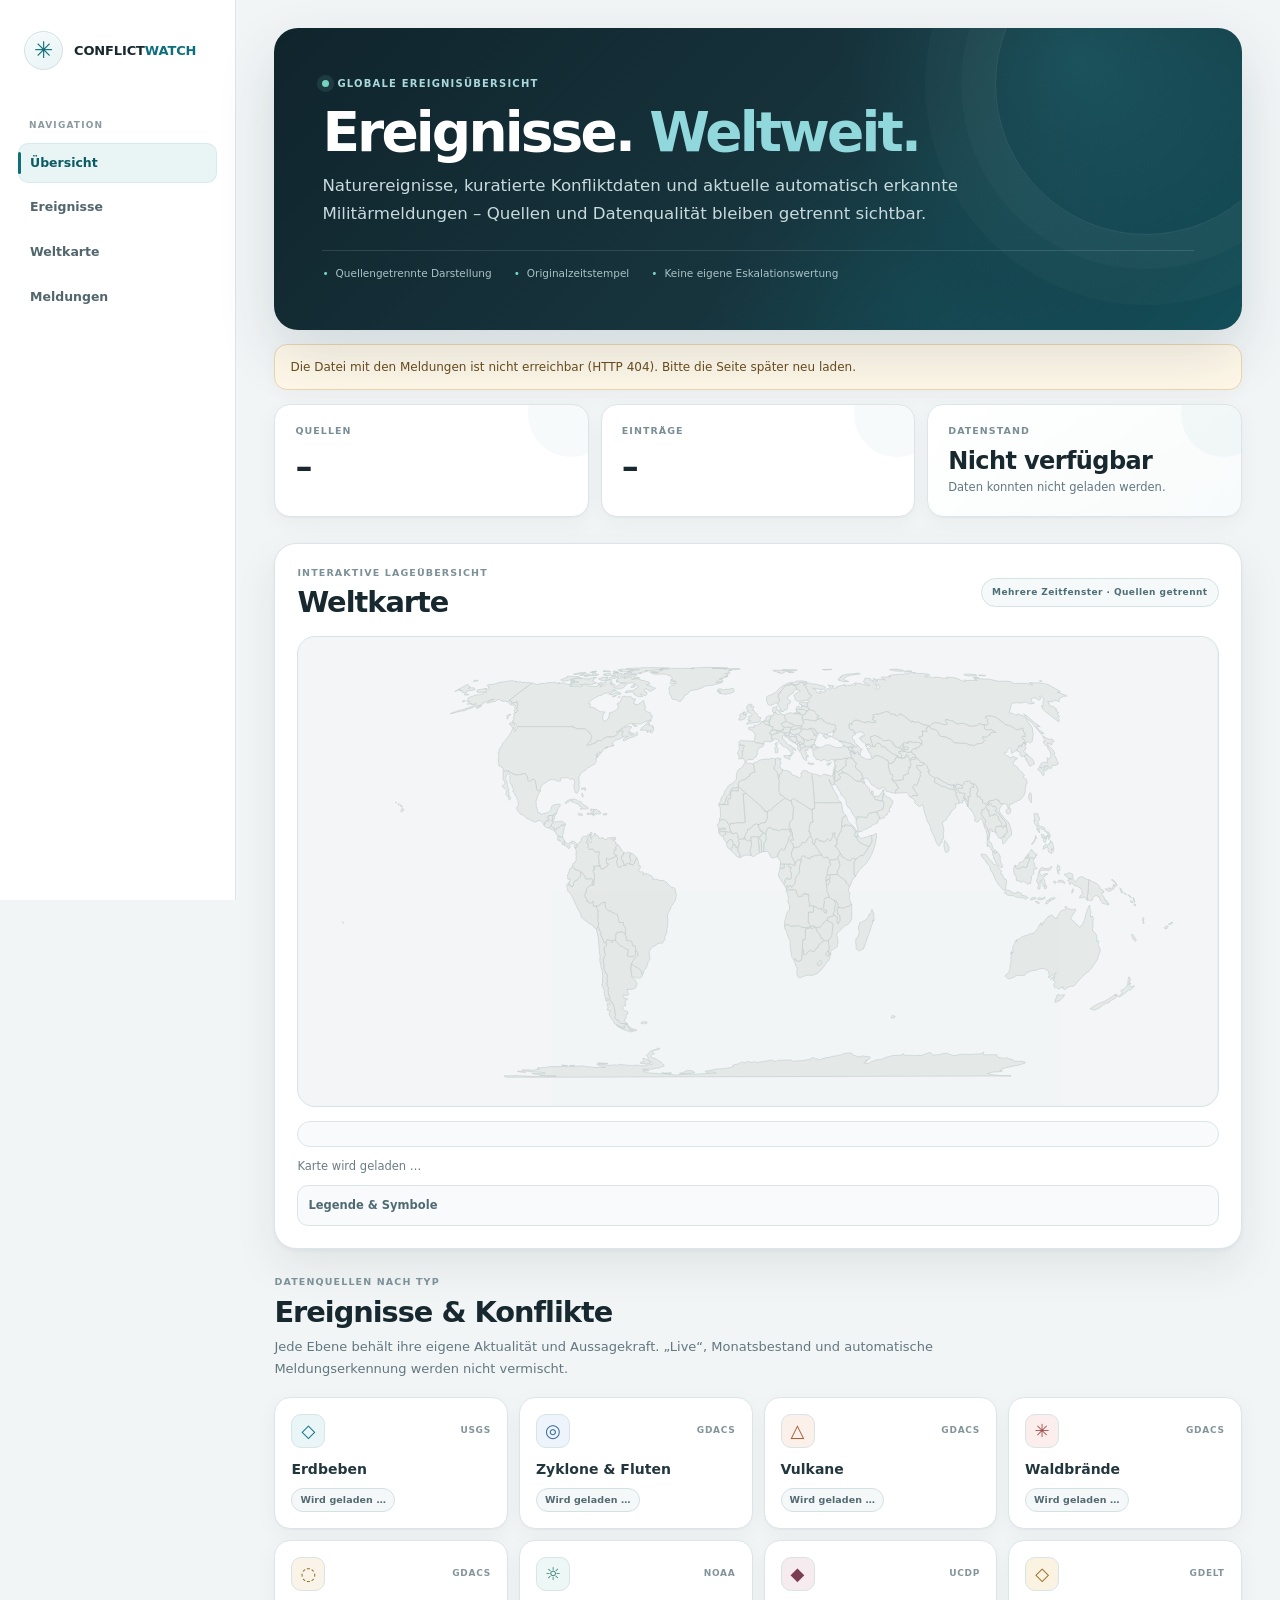
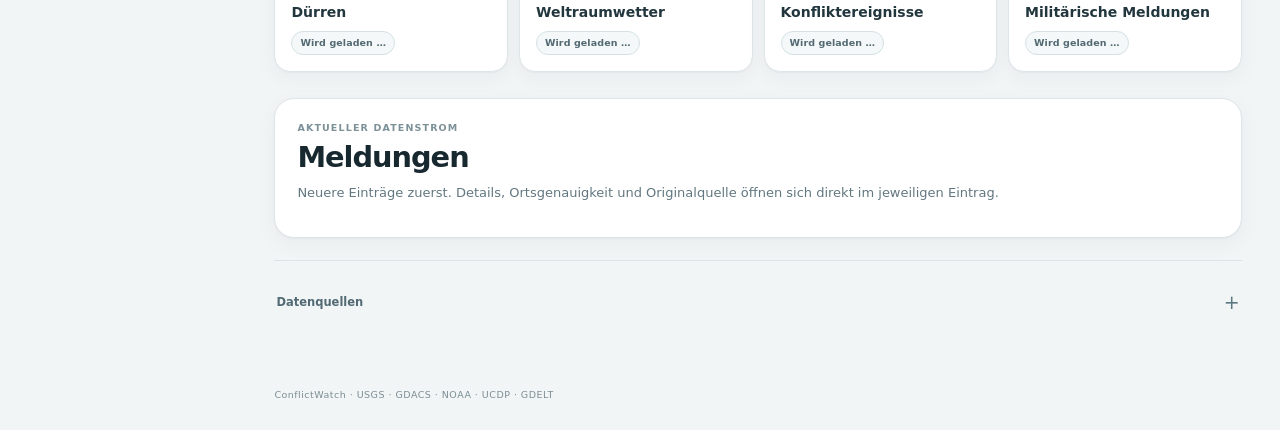
==== commit 73a21223: "Keep map legend visible by default" ====
--- a/site/index.html
+++ b/site/index.html
@@ -9,8 +9,8 @@
 <meta name="description" content="ConflictWatch: Weltweite Naturereignisse, Konfliktereignisse und aktuelle militärische Meldungen aus öffentlichen Datenquellen.">
 <title>ConflictWatch – Ereignisse weltweit</title>
 <link rel="stylesheet" href="style.css?v=8">
-<link rel="stylesheet" href="public.css?v=1">
-<script src="map.js?v=11" defer></script>
+<link rel="stylesheet" href="public.css?v=2">
+<script src="map.js?v=13" defer></script>
 <script src="app.js?v=11" defer></script>
 </head>
 <body>
@@ -73,7 +73,7 @@
         </div>
         <div id="map-filters" class="map-filters" role="group" aria-label="Filter für die Kartendarstellung" hidden></div>
         <p id="map-events-note" class="map-caption">Karte wird geladen …</p>
-        <details class="map-help"><summary>Legende</summary><p id="map-legend" class="map-caption" hidden></p></details>
+        <details class="map-help" open><summary>Legende &amp; Symbole</summary><p id="map-legend" class="map-caption" hidden></p></details>
       </section>
       <section id="themen" class="section" aria-labelledby="topics-title">
         <p class="section-kicker">Datenquellen nach Typ</p>
--- a/site/public.css
+++ b/site/public.css
@@ -442,9 +442,9 @@
   .map-help{padding:0 4px}
 
   .map-detail{
-    position:absolute!important;left:8px!important;right:8px!important;bottom:8px!important;
-    width:auto!important;max-height:82%!important;margin:0!important;padding:15px!important;
-    border:1px solid #d3e0e3!important;border-radius:16px!important;box-shadow:0 18px 46px rgba(15,43,53,.2)!important;
+    position:static!important;left:auto!important;right:auto!important;bottom:auto!important;
+    width:auto!important;max-height:none!important;margin:8px!important;padding:15px!important;
+    border:1px solid #d3e0e3!important;border-radius:14px!important;box-shadow:0 8px 24px rgba(15,43,53,.09)!important;
   }
   .map-detail-close{width:40px!important;height:40px!important}
   .map-detail-facts{grid-template-columns:1fr!important}
@@ -482,3 +482,45 @@
 @media(prefers-reduced-motion:reduce){
   *,*::before,*::after{scroll-behavior:auto!important;transition:none!important;animation:none!important}
 }
+
+
+/* Map readability pass: larger mobile canvas and structured conflict filters. */
+.map-filter-section-label{
+  flex:0 0 100%;margin:2px 0 -1px;padding:3px 2px 0;
+  color:#7b9097;font-size:9px;font-weight:850;letter-spacing:.12em;text-transform:uppercase;
+}
+.map-conflict-filters{
+  flex:0 0 100%;display:grid;grid-template-columns:repeat(2,minmax(0,1fr));gap:8px;
+  padding-top:10px;margin-top:2px;border-top:1px solid #e0e8ea;
+}
+.map-conflict-filters .map-filter-section-label{grid-column:1/-1;margin:0}
+.map-conflict-filters .map-select-group{min-width:0}
+.map-conflict-filters .map-select{width:100%;min-width:0}
+.map-help[open]{
+  margin-top:9px!important;padding:8px 10px;border:1px solid #dbe5e7;border-radius:11px;background:#f8fafb;
+}
+.map-help[open] #map-legend{margin:6px 0 0!important;color:#415a63!important;font-weight:650}
+.map-event-conflict.is-curated{transform-box:fill-box;transform-origin:center}
+.map-event-conflict.is-unverified{transform-box:fill-box;transform-origin:center}
+
+@media(max-width:650px){
+  .map-section{
+    margin-left:-12px!important;margin-right:-12px!important;
+    padding:8px 6px 10px!important;border-left:0!important;border-right:0!important;
+    border-radius:0!important;
+  }
+  .map-section .panel-heading{padding:10px 12px 0!important}
+  .map-art{
+    margin-left:0!important;margin-right:0!important;border-radius:12px!important;
+  }
+  .equal-earth-map{width:100%!important;border-radius:11px!important}
+  .map-filters{margin-left:0!important;margin-right:0!important}
+  .map-conflict-filters{
+    grid-template-columns:1fr;gap:7px;padding-top:9px;
+  }
+  .map-conflict-filters .map-filter-section-label{grid-column:auto}
+  .map-conflict-filters .map-select-group{
+    display:grid;grid-template-columns:1fr;gap:4px;
+  }
+  .map-help{margin-left:4px!important;margin-right:4px!important}
+}
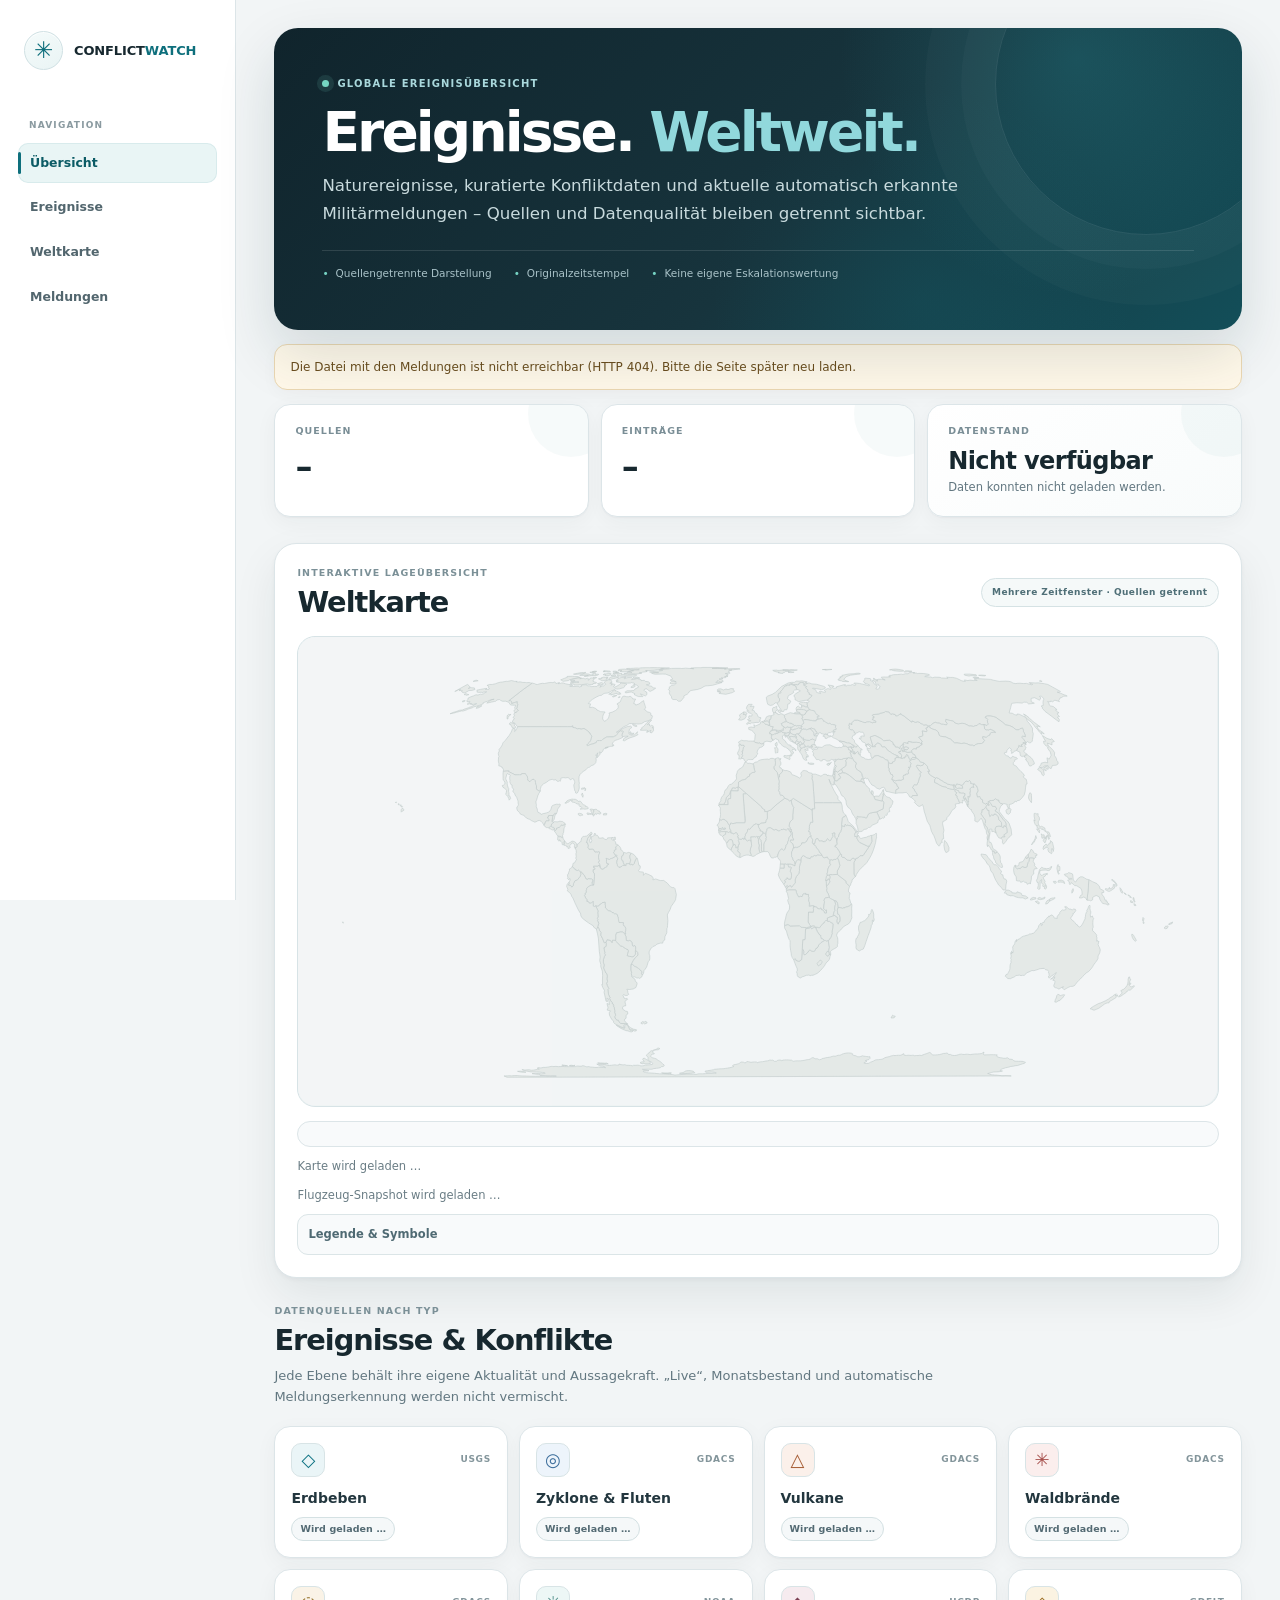
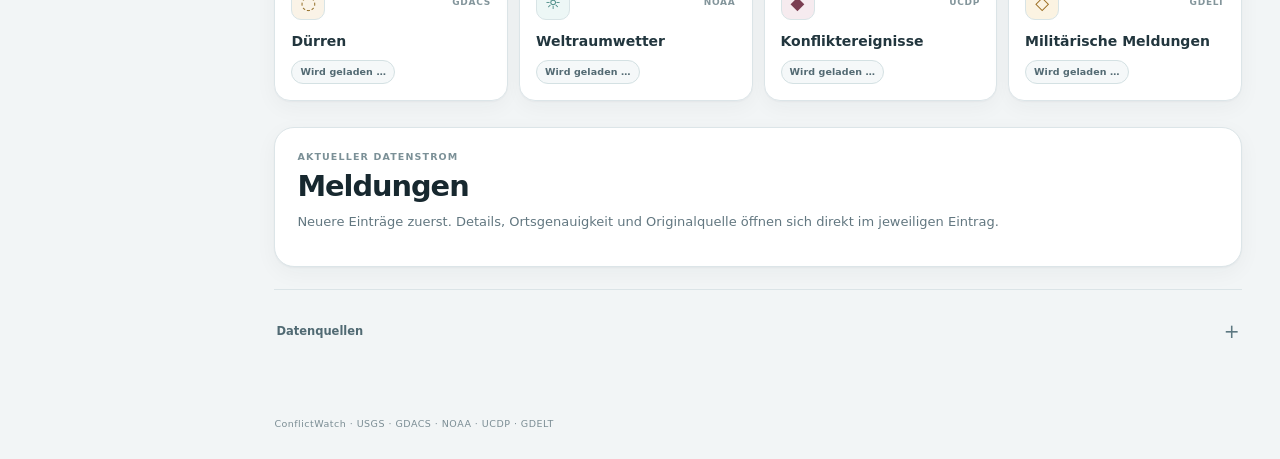
==== commit 22105f76: "Expose aircraft snapshot status and refresh public assets" ====
--- a/site/index.html
+++ b/site/index.html
@@ -9,9 +9,9 @@
 <meta name="description" content="ConflictWatch: Weltweite Naturereignisse, Konfliktereignisse und aktuelle militärische Meldungen aus öffentlichen Datenquellen.">
 <title>ConflictWatch – Ereignisse weltweit</title>
 <link rel="stylesheet" href="style.css?v=8">
-<link rel="stylesheet" href="public.css?v=2">
-<script src="map.js?v=13" defer></script>
-<script src="app.js?v=11" defer></script>
+<link rel="stylesheet" href="public.css?v=3">
+<script src="map.js?v=14" defer></script>
+<script src="app.js?v=12" defer></script>
 </head>
 <body>
 <a class="skip" href="#inhalt">Zum Inhalt springen</a>
@@ -73,6 +73,7 @@
         </div>
         <div id="map-filters" class="map-filters" role="group" aria-label="Filter für die Kartendarstellung" hidden></div>
         <p id="map-events-note" class="map-caption">Karte wird geladen …</p>
+        <p id="aircraft-status" class="map-caption aircraft-status" role="status">Flugzeug-Snapshot wird geladen …</p>
         <details class="map-help" open><summary>Legende &amp; Symbole</summary><p id="map-legend" class="map-caption" hidden></p></details>
       </section>
       <section id="themen" class="section" aria-labelledby="topics-title">
